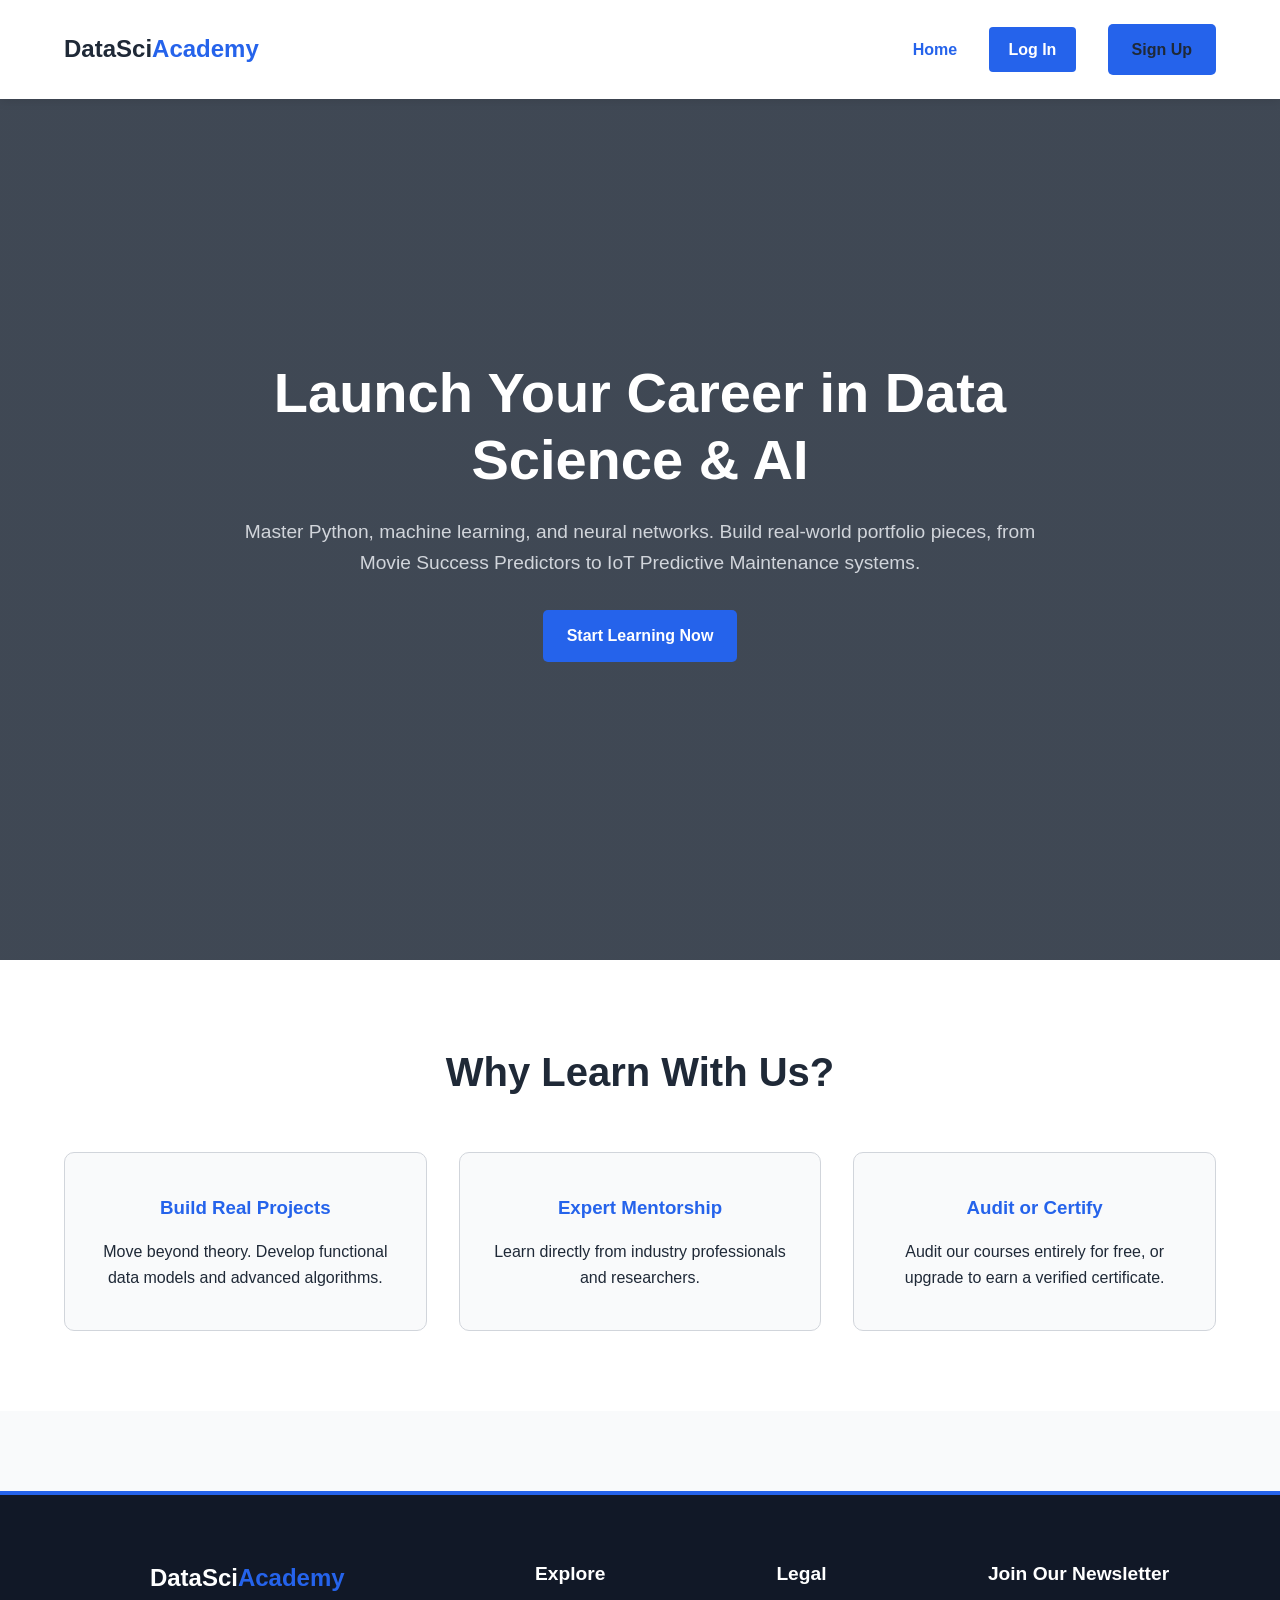
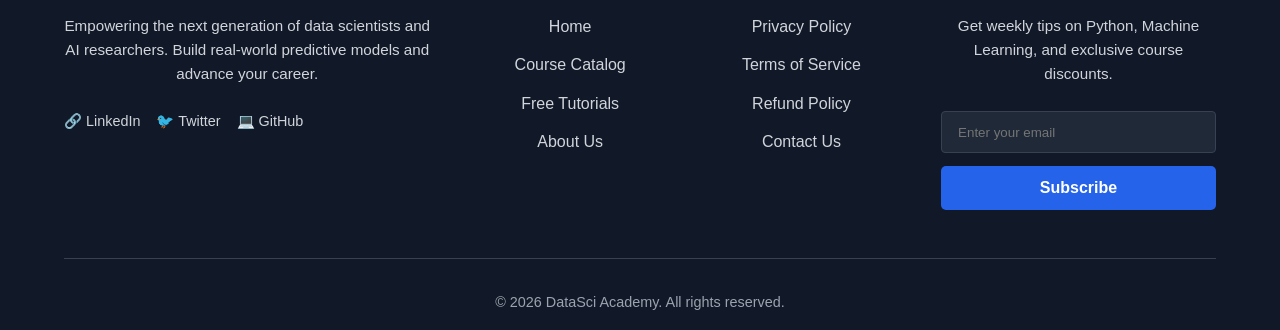
==== index.html @ ed1b585e "Digital Marketing Lab Project" ====
<!DOCTYPE html>
<html lang="en">

<head>
    <meta charset="UTF-8">
    <meta name="viewport" content="width=device-width, initial-scale=1.0">
    <title>DataSci Academy | Master AI & Data Science</title>
    <meta name="description" content="Accelerate your career with our comprehensive online courses.">

    <link rel="stylesheet" href="style.css">

    <script type="application/ld+json">
    {
      "@context": "https://schema.org",
      "@type": "Course",
      "name": "Movie Success Predictor Masterclass",
      "description": "Learn algorithmic thinking, divide and conquer models, and data preprocessing to build predictive machine learning models.",
      "provider": {
        "@type": "Organization",
        "name": "DataSci Academy",
        "sameAs": "https://www.yourdomain.com"
      },
      "aggregateRating": {
        "@type": "AggregateRating",
        "ratingValue": "4.8",
        "ratingCount": "124"
      }
    }
    </script>
</head>

<body>

    <nav class="navbar">
        <div class="logo">DataSci<span>Academy</span></div>
        <ul class="nav-links">
            <li><a href="index.html" class="active">Home</a></li>
            <li><a href="login.html" class="btn-nav">Log In</a></li>
            <li><a href="register.html" class="btn-primary">Sign Up</a></li>
        </ul>
    </nav>

    <main>
        <section class="hero">
            <div class="hero-content">
                <h1>Launch Your Career in Data Science & AI</h1>
                <p>Master Python, machine learning, and neural networks. Build real-world portfolio pieces, from Movie
                    Success Predictors to IoT Predictive Maintenance systems.</p>
                <a href="register.html" class="btn-primary">Start Learning Now</a>
            </div>
        </section>

        <section class="highlights">
            <h2>Why Learn With Us?</h2>
            <div class="card-container">
                <div class="card">
                    <h3>Build Real Projects</h3>
                    <p>Move beyond theory. Develop functional data models and advanced algorithms.</p>
                </div>
                <div class="card">
                    <h3>Expert Mentorship</h3>
                    <p>Learn directly from industry professionals and researchers.</p>
                </div>
                <div class="card">
                    <h3>Audit or Certify</h3>
                    <p>Audit our courses entirely for free, or upgrade to earn a verified certificate.</p>
                </div>
            </div>
        </section>
    </main>

    <footer class="site-footer">
        <div class="footer-container">

            <div class="footer-column brand-col">
                <div class="logo footer-logo">DataSci<span>Academy</span></div>
                <p>Empowering the next generation of data scientists and AI researchers. Build real-world predictive
                    models and advance your career.</p>
                <div class="social-links">
                    <a href="#">🔗 LinkedIn</a>
                    <a href="#">🐦 Twitter</a>
                    <a href="#">💻 GitHub</a>
                </div>
            </div>

            <div class="footer-column">
                <h3>Explore</h3>
                <ul>
                    <li><a href="index.html">Home</a></li>
                    <li><a href="dashboard.html">Course Catalog</a></li>
                    <li><a href="#">Free Tutorials</a></li>
                    <li><a href="about.html">About Us</a></li>
                </ul>
            </div>

            <div class="footer-column">
                <h3>Legal</h3>
                <ul>
                    <li><a href="#">Privacy Policy</a></li>
                    <li><a href="#">Terms of Service</a></li>
                    <li><a href="#">Refund Policy</a></li>
                    <li><a href="contact.html">Contact Us</a></li>
                </ul>
            </div>

            <div class="footer-column newsletter-col">
                <h3>Join Our Newsletter</h3>
                <p>Get weekly tips on Python, Machine Learning, and exclusive course discounts.</p>
                <form id="newsletter-form" class="newsletter-form">
                    <input type="email" id="newsletter-email" placeholder="Enter your email" required>
                    <button type="submit" class="btn-primary">Subscribe</button>
                </form>
                <p id="newsletter-message" class="hidden success-msg">Thanks for subscribing!</p>
            </div>

        </div>

        <div class="footer-bottom">
            <p>&copy; 2026 DataSci Academy. All rights reserved.</p>
        </div>
    </footer>

    <script>
        const newsletterForm = document.getElementById('newsletter-form');
        if (newsletterForm) {
            newsletterForm.addEventListener('submit', (e) => {
                e.preventDefault();
                document.getElementById('newsletter-message').classList.remove('hidden');
                newsletterForm.reset();
                setTimeout(() => {
                    document.getElementById('newsletter-message').classList.add('hidden');
                }, 3000);
            });
        }
    </script>
</body>

</html>
---- style.css ----
/* ==========================================================================
   Base Styles & Variables
   ========================================================================== */
:root {
    --primary-color: #2563eb;
    --secondary-color: #1e40af;
    --text-dark: #1f2937;
    --text-light: #f3f4f6;
    --bg-light: #ffffff;
    --bg-gray: #f9fafb;
    --border-color: #d1d5db;
}

* {
    margin: 0;
    padding: 0;
    box-sizing: border-box;
    font-family: 'Inter', sans-serif;
}

body {
    color: var(--text-dark);
    line-height: 1.6;
    background-color: var(--bg-gray);
}

/* ==========================================================================
   Navigation
   ========================================================================== */
.navbar {
    display: flex;
    justify-content: space-between;
    align-items: center;
    padding: 1.5rem 5%;
    background: var(--bg-light);
    position: fixed;
    width: 100%;
    top: 0;
    z-index: 1000;
    box-shadow: 0 2px 10px rgba(0, 0, 0, 0.1);
}

.logo {
    font-size: 1.5rem;
    font-weight: 800;
}

.logo span {
    color: var(--primary-color);
}

.nav-links {
    list-style: none;
    display: flex;
    gap: 2rem;
    align-items: center;
}

.nav-links a {
    text-decoration: none;
    color: var(--text-dark);
    font-weight: 600;
    transition: color 0.3s;
}

.nav-links a:hover,
.nav-links a.active {
    color: var(--primary-color);
}

/* ==========================================================================
   Buttons
   ========================================================================== */
.btn-primary,
.btn-secondary,
.btn-nav {
    padding: 0.8rem 1.5rem;
    border-radius: 5px;
    border: none;
    cursor: pointer;
    font-weight: 600;
    transition: transform 0.2s, background 0.3s, box-shadow 0.2s;
    text-decoration: none;
    display: inline-block;
    text-align: center;
}

.btn-primary {
    background: var(--primary-color);
    color: white;
    font-size: 1rem;
}

.btn-primary:hover {
    background: var(--secondary-color);
    transform: translateY(-2px);
    box-shadow: 0 4px 12px rgba(37, 99, 235, 0.2);
}

.btn-secondary {
    background: transparent;
    border: 2px solid var(--primary-color);
    color: var(--primary-color);
}

.btn-secondary:hover {
    background: var(--primary-color);
    color: white;
}

.btn-nav {
    background: var(--primary-color);
    color: white !important;
    padding: 0.6rem 1.2rem;
    border-radius: 4px;
}

.btn-nav:hover {
    background: var(--secondary-color);
    color: white !important;
}

/* ==========================================================================
   Homepage (index.html) Styles
   ========================================================================== */
.hero {
    height: 100vh;
    display: flex;
    align-items: center;
    justify-content: center;
    text-align: center;
    /* Using a generic placeholder image for the hero background */
    background: linear-gradient(rgba(31, 41, 55, 0.85), rgba(31, 41, 55, 0.85)), url('https://images.unsplash.com/photo-1550751827-4bd374c3f58b?auto=format&fit=crop&w=1920&q=80') center/cover;
    color: white;
    padding: 0 20px;
    margin-top: 60px;
    /* Offset for fixed navbar */
}

.hero-content {
    max-width: 800px;
}

.hero h1 {
    font-size: 3.5rem;
    margin-bottom: 1.5rem;
    line-height: 1.2;
}

.hero p {
    font-size: 1.2rem;
    margin-bottom: 2rem;
    color: #d1d5db;
}

.highlights {
    padding: 5rem 5%;
    background: var(--bg-light);
    text-align: center;
}

.highlights h2 {
    font-size: 2.5rem;
    margin-bottom: 3rem;
    color: var(--text-dark);
}

.card-container,
.feature-grid {
    display: grid;
    grid-template-columns: repeat(auto-fit, minmax(300px, 1fr));
    gap: 2rem;
}

.card,
.feature-card {
    background: var(--bg-gray);
    padding: 2.5rem 2rem;
    border-radius: 10px;
    border: 1px solid var(--border-color);
    transition: transform 0.3s, box-shadow 0.3s;
}

.card:hover,
.feature-card:hover {
    transform: translateY(-5px);
    box-shadow: 0 10px 20px rgba(0, 0, 0, 0.05);
}

.card h3,
.feature-card h3 {
    margin-bottom: 1rem;
    color: var(--primary-color);
}

/* ==========================================================================
   Authentication Pages (register.html & login.html)
   ========================================================================== */
.auth-bg {
    background: linear-gradient(135deg, var(--bg-gray) 0%, #e2e8f0 100%);
    display: flex;
    justify-content: center;
    align-items: center;
    min-height: 100vh;
    margin: 0;
}

.auth-container {
    width: 100%;
    max-width: 450px;
    padding: 20px;
}

.auth-card {
    background: var(--bg-light);
    padding: 3rem 2.5rem;
    border-radius: 12px;
    box-shadow: 0 10px 25px rgba(0, 0, 0, 0.08);
    text-align: center;
}

.auth-card h2 {
    color: var(--text-dark);
    margin-bottom: 0.5rem;
    font-size: 1.8rem;
}

.auth-card p {
    color: #6b7280;
    margin-bottom: 2rem;
    font-size: 0.95rem;
}

.input-group {
    margin-bottom: 1.5rem;
    text-align: left;
}

.input-group label {
    display: block;
    margin-bottom: 0.5rem;
    font-weight: 600;
    font-size: 0.9rem;
    color: var(--text-dark);
}

.input-group input {
    width: 100%;
    padding: 0.85rem;
    border: 1px solid var(--border-color);
    border-radius: 6px;
    font-size: 1rem;
    transition: border-color 0.3s, box-shadow 0.3s;
}

.input-group input:focus {
    border-color: var(--primary-color);
    outline: none;
    box-shadow: 0 0 0 3px rgba(37, 99, 235, 0.1);
}

.auth-btn {
    width: 100%;
    margin-top: 1rem;
    padding: 1rem;
    font-size: 1.1rem;
}

.auth-switch {
    margin-top: 1.5rem;
    margin-bottom: 0 !important;
}

.auth-switch a {
    color: var(--primary-color);
    text-decoration: none;
    font-weight: 600;
    transition: color 0.2s;
}

.auth-switch a:hover {
    color: var(--secondary-color);
    text-decoration: underline;
}

/* ==========================================================================
   Footer
   ========================================================================== */
footer {
    text-align: center;
    padding: 2rem;
    background: var(--text-dark);
    color: var(--text-light);
    margin-top: auto;
}

/* ==========================================================================
   Dashboard Layout & Navbar
   ========================================================================== */
.dashboard-bg {
    background-color: var(--bg-gray);
}

.dashboard-nav {
    /* Override standard nav to fit search bar */
    display: grid;
    grid-template-columns: 1fr auto 1fr;
    align-items: center;
}

.search-container {
    display: flex;
    align-items: center;
    background: var(--bg-gray);
    border: 1px solid var(--border-color);
    border-radius: 20px;
    padding: 0.2rem 1rem;
    width: 400px;
}

.search-container input {
    border: none;
    background: transparent;
    padding: 0.5rem;
    width: 100%;
    outline: none;
    font-size: 0.9rem;
}

.search-container button {
    background: transparent;
    border: none;
    cursor: pointer;
    font-size: 1.2rem;
}

.dashboard-nav .nav-links {
    justify-content: flex-end;
}

.greeting-text {
    font-weight: 600;
    color: var(--text-dark);
}

.nav-btn {
    padding: 0.4rem 1rem;
    font-size: 0.9rem;
}

.dashboard-main {
    padding: 100px 5% 50px 5%;
    /* Top padding accounts for fixed navbar */
    max-width: 1400px;
    margin: 0 auto;
}

/* ==========================================================================
   Category Chips
   ========================================================================== */
.categories-section {
    margin-bottom: 3rem;
}

.categories-section h2 {
    margin-bottom: 1rem;
    font-size: 1.5rem;
}

.category-chips {
    display: flex;
    gap: 1rem;
    flex-wrap: wrap;
}

.chip {
    padding: 0.5rem 1.2rem;
    border-radius: 20px;
    border: 1px solid var(--border-color);
    background: var(--bg-light);
    color: var(--text-dark);
    cursor: pointer;
    font-weight: 500;
    transition: all 0.2s;
}

.chip:hover {
    border-color: var(--primary-color);
}

.chip.active {
    background: var(--primary-color);
    color: white;
    border-color: var(--primary-color);
}

/* ==========================================================================
   Course Cards
   ========================================================================== */
.courses-section h2 {
    margin-bottom: 1.5rem;
    font-size: 1.5rem;
}

.course-grid {
    display: grid;
    grid-template-columns: repeat(auto-fill, minmax(280px, 1fr));
    gap: 2rem;
}

.course-card {
    background: var(--bg-light);
    border-radius: 12px;
    overflow: hidden;
    box-shadow: 0 4px 6px rgba(0, 0, 0, 0.05);
    transition: transform 0.3s, box-shadow 0.3s;
    cursor: pointer;
    border: 1px solid var(--border-color);
    display: flex;
    flex-direction: column;
}

.course-card:hover {
    transform: translateY(-5px);
    box-shadow: 0 12px 20px rgba(0, 0, 0, 0.1);
}

.course-image {
    width: 100%;
    height: 160px;
    object-fit: cover;
}

.course-info {
    padding: 1.5rem;
    display: flex;
    flex-direction: column;
    flex-grow: 1;
}

.course-category {
    font-size: 0.8rem;
    text-transform: uppercase;
    color: var(--primary-color);
    font-weight: 800;
    letter-spacing: 0.5px;
    margin-bottom: 0.5rem;
}

.course-title {
    font-size: 1.1rem;
    color: var(--text-dark);
    margin-bottom: 0.5rem;
    line-height: 1.4;
}

.course-instructor {
    font-size: 0.9rem;
    color: #6b7280;
    margin-bottom: 1rem;
    flex-grow: 1;
}

.course-meta {
    display: flex;
    justify-content: space-between;
    align-items: center;
    border-top: 1px solid var(--border-color);
    padding-top: 1rem;
    margin-top: auto;
}

.course-rating {
    font-weight: 600;
    color: #f59e0b;
    /* Amber color for star */
}

.course-price {
    font-weight: 800;
    font-size: 1.1rem;
    color: var(--text-dark);
}

.hidden {
    display: none;
}

/* ==========================================================================
   Course Details Page
   ========================================================================== */
.course-detail-main {
    padding: 100px 5% 50px 5%;
    max-width: 1200px;
    margin: 0 auto;
}

.back-link {
    display: inline-block;
    margin-bottom: 2rem;
    color: var(--primary-color);
    text-decoration: none;
    font-weight: 600;
}

.back-link:hover {
    text-decoration: underline;
}

.detail-container {
    display: grid;
    grid-template-columns: 2fr 1fr;
    gap: 3rem;
}

/* Left Column */
.detail-title {
    font-size: 2.5rem;
    margin-bottom: 0.5rem;
    line-height: 1.2;
}

.detail-instructor {
    font-size: 1.1rem;
    color: #6b7280;
    margin-bottom: 2rem;
}

.detail-hero-img {
    width: 100%;
    height: 400px;
    object-fit: cover;
    border-radius: 12px;
    margin-bottom: 2rem;
    box-shadow: 0 4px 10px rgba(0, 0, 0, 0.1);
}

.course-description,
.course-syllabus {
    margin-bottom: 2rem;
    background: var(--bg-light);
    padding: 2rem;
    border-radius: 12px;
    border: 1px solid var(--border-color);
}

.course-description h2,
.course-syllabus h2 {
    margin-bottom: 1rem;
    color: var(--text-dark);
}

.course-syllabus ul {
    list-style-position: inside;
    color: #4b5563;
}

.course-syllabus li {
    margin-bottom: 0.5rem;
}

/* Right Column (Pricing Card) */
.pricing-card {
    background: var(--bg-light);
    border: 1px solid var(--border-color);
    border-radius: 12px;
    padding: 2rem;
    height: fit-content;
    position: sticky;
    top: 100px;
    /* Stays on screen as you scroll */
    box-shadow: 0 10px 25px rgba(0, 0, 0, 0.05);
}

.price-header {
    text-align: center;
    margin-bottom: 2rem;
}

.price-amount {
    font-size: 2.5rem;
    font-weight: 800;
    color: var(--text-dark);
    margin-top: 0.5rem;
}

.enrollment-options .option {
    margin-bottom: 1.5rem;
}

.enrollment-options h3 {
    font-size: 1.1rem;
    margin-bottom: 0.5rem;
}

.enrollment-options p {
    font-size: 0.9rem;
    color: #6b7280;
    margin-bottom: 1rem;
}

.full-width {
    width: 100%;
    padding: 1rem;
}

.divider {
    border: 0;
    height: 1px;
    background: var(--border-color);
    margin: 1.5rem 0;
}

/* Responsive for smaller screens */
@media (max-width: 900px) {
    .detail-container {
        grid-template-columns: 1fr;
    }

    .pricing-card {
        position: static;
    }
}

/* ==========================================================================
   My Courses Page
   ========================================================================== */
.my-courses-main {
    padding: 100px 5% 50px 5%;
    max-width: 1400px;
    margin: 0 auto;
    min-height: calc(100vh - 100px);
}

.page-header {
    margin-bottom: 3rem;
    border-bottom: 2px solid var(--border-color);
    padding-bottom: 1rem;
}

.page-header h1 {
    font-size: 2.5rem;
    color: var(--text-dark);
}

.page-header p {
    color: #6b7280;
    font-size: 1.1rem;
}

/* My Course Cards */
.my-course-card {
    background: var(--bg-light);
    border-radius: 12px;
    overflow: hidden;
    box-shadow: 0 4px 6px rgba(0, 0, 0, 0.05);
    border: 1px solid var(--border-color);
    display: flex;
    flex-direction: column;
}

.my-course-image {
    width: 100%;
    height: 180px;
    object-fit: cover;
}

.my-course-info {
    padding: 1.5rem;
    display: flex;
    flex-direction: column;
    flex-grow: 1;
}

.track-badge {
    display: inline-block;
    padding: 0.3rem 0.8rem;
    border-radius: 20px;
    font-size: 0.8rem;
    font-weight: 800;
    margin-bottom: 1rem;
    width: fit-content;
}

.track-badge.certified {
    background-color: #fef3c7;
    color: #d97706;
    /* Gold/Amber */
}

.track-badge.audit {
    background-color: #e5e7eb;
    color: #4b5563;
    /* Gray */
}

.my-course-title {
    font-size: 1.2rem;
    color: var(--text-dark);
    margin-bottom: 0.5rem;
    line-height: 1.3;
}

.my-course-instructor {
    font-size: 0.9rem;
    color: #6b7280;
    margin-bottom: 1.5rem;
}

/* Progress Bar */
.progress-container {
    width: 100%;
    height: 8px;
    background-color: #e5e7eb;
    border-radius: 4px;
    margin-bottom: 0.5rem;
    overflow: hidden;
}

.progress-bar {
    height: 100%;
    background-color: #10b981;
    /* Emerald green */
    border-radius: 4px;
    transition: width 0.3s;
}

.progress-text {
    font-size: 0.85rem;
    color: #6b7280;
    font-weight: 600;
    margin-bottom: 1.5rem;
}

.start-course-btn {
    margin-top: auto;
    width: 100%;
}

/* Empty State */
.empty-state {
    text-align: center;
    padding: 4rem 2rem;
    background: var(--bg-light);
    border-radius: 12px;
    border: 1px dashed var(--border-color);
}

.empty-icon {
    font-size: 4rem;
    margin-bottom: 1rem;
}

.empty-state h2 {
    margin-bottom: 0.5rem;
    color: var(--text-dark);
}

.empty-state p {
    color: #6b7280;
    margin-bottom: 2rem;
}

/* ==========================================================================
   Course Player Page
   ========================================================================== */
.player-bg {
    background-color: #111827;
    /* Dark background for the player */
    color: var(--text-light);
}

.player-nav {
    background: #1f2937;
    border-bottom: 1px solid #374151;
    box-shadow: none;
}

.player-nav .nav-link {
    color: var(--text-light);
}

.player-nav .nav-link:hover {
    color: var(--primary-color);
}

.player-main {
    padding: 90px 2% 20px 2%;
    max-width: 1600px;
    margin: 0 auto;
    height: 100vh;
}

.player-layout {
    display: grid;
    grid-template-columns: 3fr 1fr;
    gap: 2rem;
    height: 100%;
}

/* Video Section */
.video-section {
    display: flex;
    flex-direction: column;
}

.video-container {
    width: 100%;
    aspect-ratio: 16 / 9;
    /* Perfect wide-screen ratio */
    background: #000;
    border-radius: 8px;
    overflow: hidden;
    margin-bottom: 1.5rem;
    box-shadow: 0 10px 30px rgba(0, 0, 0, 0.5);
}

.video-details h1 {
    font-size: 1.8rem;
    margin-bottom: 0.5rem;
    line-height: 1.2;
}

.instructor-text {
    color: #9ca3af;
    font-size: 1rem;
    margin-bottom: 1.5rem;
}

/* Playlist Section */
.playlist-section {
    background: #1f2937;
    border-radius: 8px;
    padding: 1.5rem;
    border: 1px solid #374151;
    display: flex;
    flex-direction: column;
    height: calc(100vh - 120px);
    /* Fits screen height */
}

.playlist-section h2 {
    font-size: 1.2rem;
    margin-bottom: 1rem;
    padding-bottom: 1rem;
    border-bottom: 1px solid #374151;
}

.progress-header {
    margin-bottom: 1.5rem;
    font-size: 0.9rem;
    color: #10b981;
    font-weight: 600;
}

.module-list {
    list-style: none;
    overflow-y: auto;
    /* Allows scrolling if playlist gets long */
}

.module-item {
    display: flex;
    align-items: flex-start;
    padding: 1rem;
    background: #374151;
    border-radius: 6px;
    margin-bottom: 0.8rem;
    cursor: pointer;
    transition: background 0.2s;
}

.module-item:hover {
    background: #4b5563;
}

.module-item.active {
    border-left: 4px solid var(--primary-color);
    background: #1e3a8a;
    /* Dark blue tint */
}

.play-icon {
    margin-right: 1rem;
    font-size: 1.2rem;
    color: #9ca3af;
}

.module-item.active .play-icon {
    color: var(--primary-color);
}

.module-item h4 {
    font-size: 0.95rem;
    margin-bottom: 0.2rem;
}

.module-item p {
    font-size: 0.8rem;
    color: #9ca3af;
}

/* Responsive Player Layout */
@media (max-width: 1024px) {
    .player-layout {
        grid-template-columns: 1fr;
        /* Stacks player on top of playlist */
    }

    .playlist-section {
        height: auto;
    }
}

/* ==========================================================================
   Mega Footer & Newsletter
   ========================================================================== */
.site-footer {
    background-color: #111827;
    /* Dark theme to match the player */
    color: #d1d5db;
    padding: 4rem 5% 1rem 5%;
    margin-top: 5rem;
    border-top: 4px solid var(--primary-color);
}

.footer-container {
    display: grid;
    grid-template-columns: 2fr 1fr 1fr 1.5fr;
    gap: 3rem;
    max-width: 1400px;
    margin: 0 auto;
    margin-bottom: 3rem;
}

.footer-column h3 {
    color: #ffffff;
    font-size: 1.2rem;
    margin-bottom: 1.5rem;
    font-weight: 600;
}

.footer-column p {
    font-size: 0.95rem;
    line-height: 1.6;
    margin-bottom: 1.5rem;
}

.footer-logo {
    margin-bottom: 1rem;
    color: white;
}

/* Footer Links */
.footer-column ul {
    list-style: none;
}

.footer-column ul li {
    margin-bottom: 0.8rem;
}

.footer-column ul a {
    color: #d1d5db;
    text-decoration: none;
    transition: color 0.3s, padding-left 0.3s;
}

.footer-column ul a:hover {
    color: var(--primary-color);
    padding-left: 5px;
    /* Slight indent on hover for interactivity */
}

/* Social Links */
.social-links {
    display: flex;
    gap: 1rem;
}

.social-links a {
    color: #d1d5db;
    text-decoration: none;
    font-size: 0.9rem;
}

.social-links a:hover {
    color: var(--primary-color);
}

/* Newsletter Form */
.newsletter-form {
    display: flex;
    flex-direction: column;
    gap: 0.8rem;
}

.newsletter-form input {
    padding: 0.8rem 1rem;
    border-radius: 4px;
    border: 1px solid #374151;
    background: #1f2937;
    color: white;
    outline: none;
}

.newsletter-form input:focus {
    border-color: var(--primary-color);
}

.success-msg {
    color: #10b981;
    font-size: 0.9rem;
    margin-top: 0.5rem;
}

.footer-bottom {
    text-align: center;
    padding-top: 2rem;
    border-top: 1px solid #374151;
    font-size: 0.9rem;
    color: #9ca3af;
}

/* Responsive Footer */
@media (max-width: 1024px) {
    .footer-container {
        grid-template-columns: 1fr 1fr;
        /* 2 columns on tablets */
    }
}

@media (max-width: 768px) {
    .footer-container {
        grid-template-columns: 1fr;
        /* 1 column on phones */
    }
}

/* ==========================================================================
   Blog Directory & Article Pages
   ========================================================================== */

/* Blog Directory Layout */
.blog-directory {
    padding: 120px 5% 50px 5%;
    max-width: 1200px;
    margin: 0 auto;
}

.blog-grid {
    display: grid;
    grid-template-columns: repeat(auto-fit, minmax(320px, 1fr));
    gap: 2.5rem;
    margin-top: 3rem;
}

.blog-card {
    background: var(--bg-light);
    border: 1px solid var(--border-color);
    border-radius: 8px;
    padding: 2rem;
    transition: transform 0.2s, box-shadow 0.2s;
}

.blog-card:hover {
    transform: translateY(-4px);
    box-shadow: 0 12px 24px rgba(0, 0, 0, 0.06);
}

.blog-category {
    color: var(--primary-color);
    font-weight: 700;
    font-size: 0.85rem;
    text-transform: uppercase;
    letter-spacing: 0.5px;
    margin-bottom: 0.8rem;
    display: inline-block;
}

.blog-card h2 {
    font-size: 1.4rem;
    margin-bottom: 1rem;
    line-height: 1.3;
}

.blog-card h2 a {
    color: var(--text-dark);
    text-decoration: none;
}

.blog-card h2 a:hover {
    color: var(--primary-color);
}

.blog-excerpt {
    color: #4b5563;
    margin-bottom: 1.5rem;
    font-size: 0.95rem;
}

.read-more {
    color: var(--primary-color);
    font-weight: 600;
    text-decoration: none;
}

/* Single Article Layout */
.article-main {
    padding: 120px 20px 50px 20px;
    background-color: var(--bg-light);
}

.post-content {
    max-width: 800px;
    /* Crucial for reading comfort */
    margin: 0 auto;
}

.post-header {
    text-align: center;
    margin-bottom: 3rem;
}

.post-header h1 {
    font-size: 2.8rem;
    line-height: 1.2;
    margin: 1rem 0;
    color: var(--text-dark);
}

.post-meta {
    color: #6b7280;
    font-size: 0.95rem;
}

.post-hero-image {
    width: 100%;
    height: 450px;
    object-fit: cover;
    border-radius: 12px;
    margin-bottom: 3rem;
}

.post-body h2 {
    font-size: 1.8rem;
    margin: 2.5rem 0 1rem 0;
    color: var(--text-dark);
}

.post-body p {
    font-size: 1.1rem;
    line-height: 1.8;
    color: #374151;
    margin-bottom: 1.5rem;
}

.post-body pre {
    background: #111827;
    color: #f3f4f6;
    padding: 1.5rem;
    border-radius: 8px;
    overflow-x: auto;
    margin: 2rem 0;
    font-size: 0.95rem;
}

/* In-Article Call to Action */
.in-article-cta {
    background: var(--bg-gray);
    border-left: 4px solid var(--primary-color);
    padding: 2rem;
    margin: 3rem 0;
    border-radius: 0 8px 8px 0;
}

.in-article-cta h3 {
    margin-bottom: 0.5rem;
    color: var(--text-dark);
}

.in-article-cta p {
    margin-bottom: 1.5rem;
    font-size: 1rem;
}
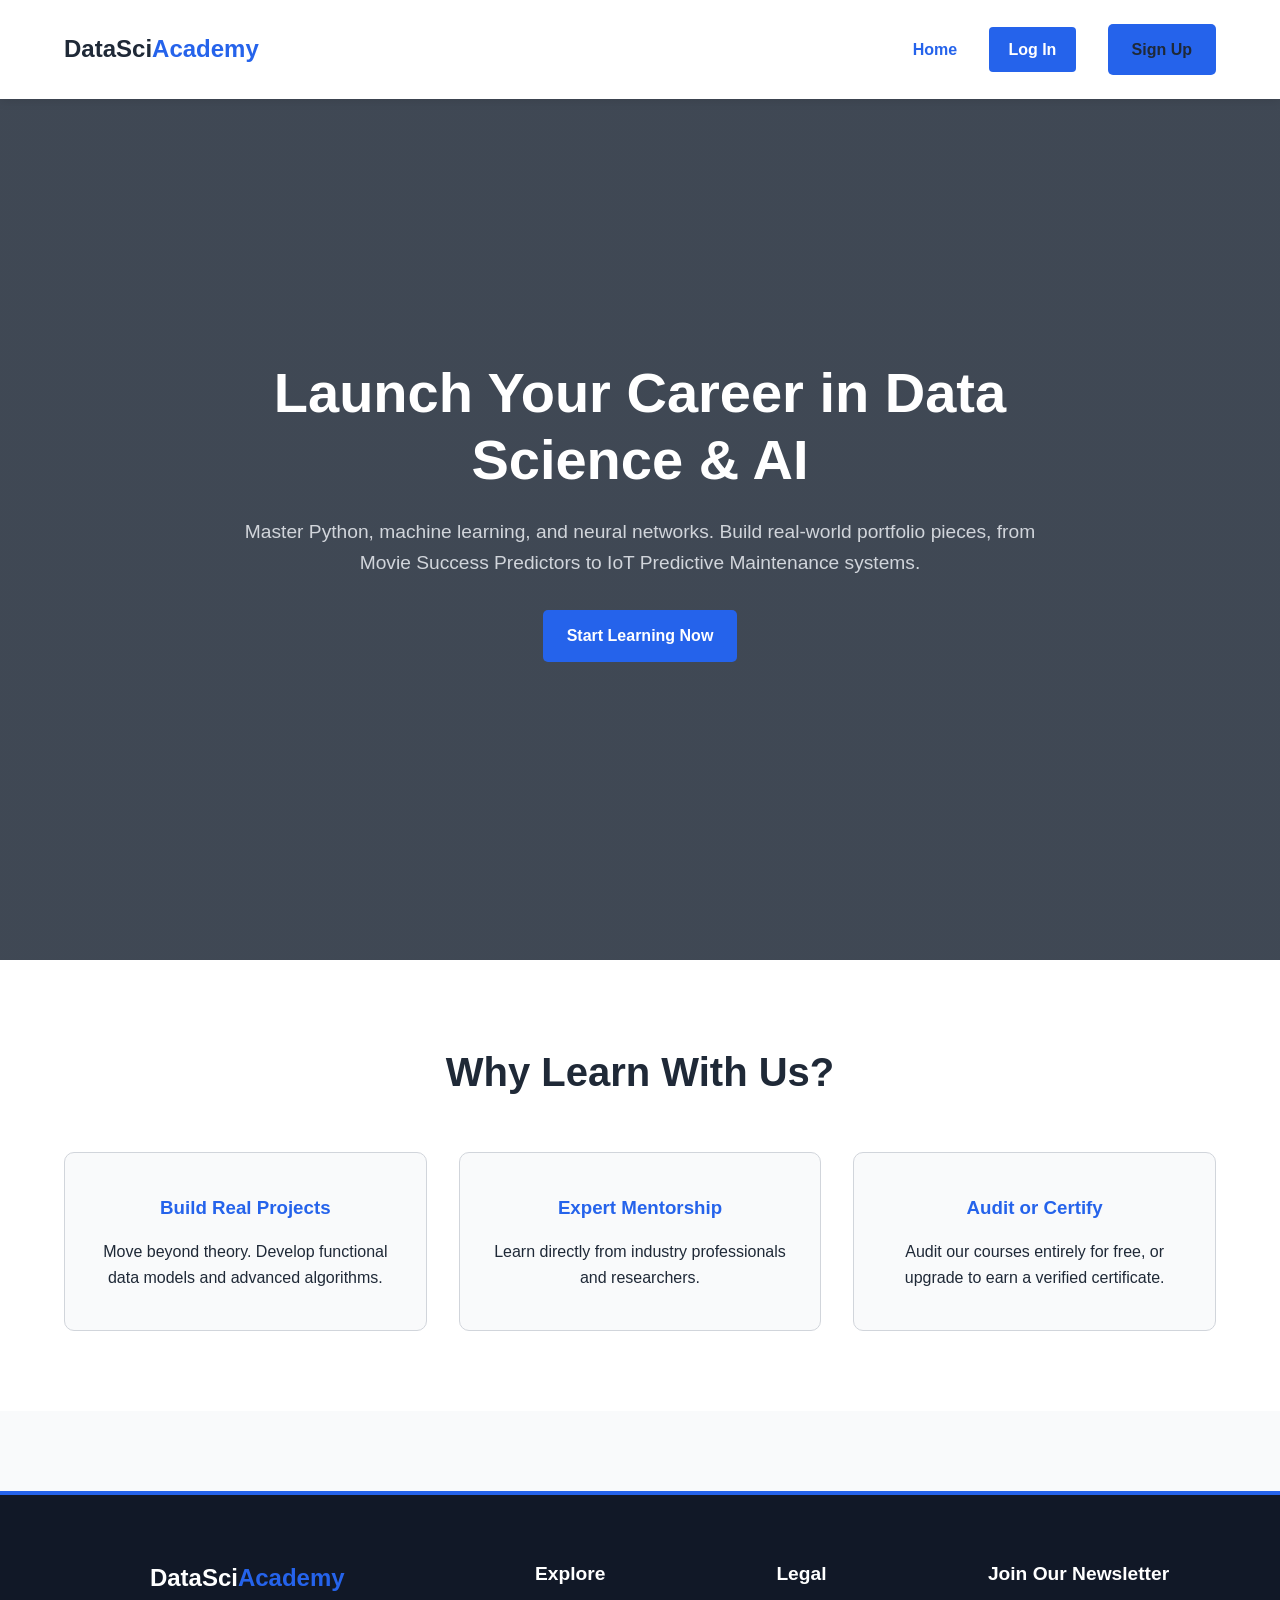
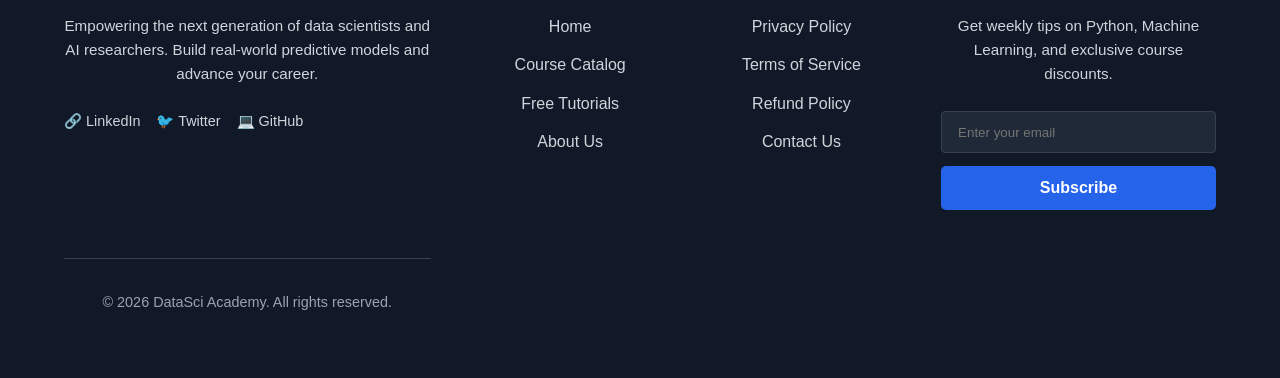
==== commit 861df6e6: "Google Analytics Tracker Added..." ====
--- a/index.html
+++ b/index.html
@@ -26,6 +26,14 @@
         "ratingCount": "124"
       }
     }
+    </script>
+    <script async src="https://www.googletagmanager.com/gtag/js?id=G-C3T1CXGMNX"></script>
+    <script>
+        window.dataLayer = window.dataLayer || [];
+        function gtag() { dataLayer.push(arguments); }
+        gtag('js', new Date());
+
+        gtag('config', 'G-C3T1CXGMNX');
     </script>
 </head>
 
@@ -106,18 +114,27 @@
             <div class="footer-column newsletter-col">
                 <h3>Join Our Newsletter</h3>
                 <p>Get weekly tips on Python, Machine Learning, and exclusive course discounts.</p>
-                <form id="newsletter-form" class="newsletter-form">
-                    <input type="email" id="newsletter-email" placeholder="Enter your email" required>
-                    <button type="submit" class="btn-primary">Subscribe</button>
+
+                <form action="https://yourdomain.usX.list-manage.com/subscribe/post?u=YOUR_U_ID&amp;id=YOUR_LIST_ID"
+                    method="post" id="mc-embedded-subscribe-form" name="mc-embedded-subscribe-form"
+                    class="newsletter-form" target="_blank" novalidate>
+
+                    <input type="email" value="" name="EMAIL" class="email" id="mce-EMAIL"
+                        placeholder="Enter your email" required>
+
+                    <div style="position: absolute; left: -5000px;" aria-hidden="true">
+                        <input type="text" name="b_YOUR_U_ID_YOUR_LIST_ID" tabindex="-1" value="">
+                    </div>
+
+                    <button type="submit" name="subscribe" id="mc-embedded-subscribe"
+                        class="btn-primary">Subscribe</button>
                 </form>
-                <p id="newsletter-message" class="hidden success-msg">Thanks for subscribing!</p>
             </div>
+            <p id="newsletter-message" class="hidden success-msg">Thanks for subscribing!</p>
 
-        </div>
-
-        <div class="footer-bottom">
-            <p>&copy; 2026 DataSci Academy. All rights reserved.</p>
-        </div>
+            <div class="footer-bottom">
+                <p>&copy; 2026 DataSci Academy. All rights reserved.</p>
+            </div>
     </footer>
 
     <script>
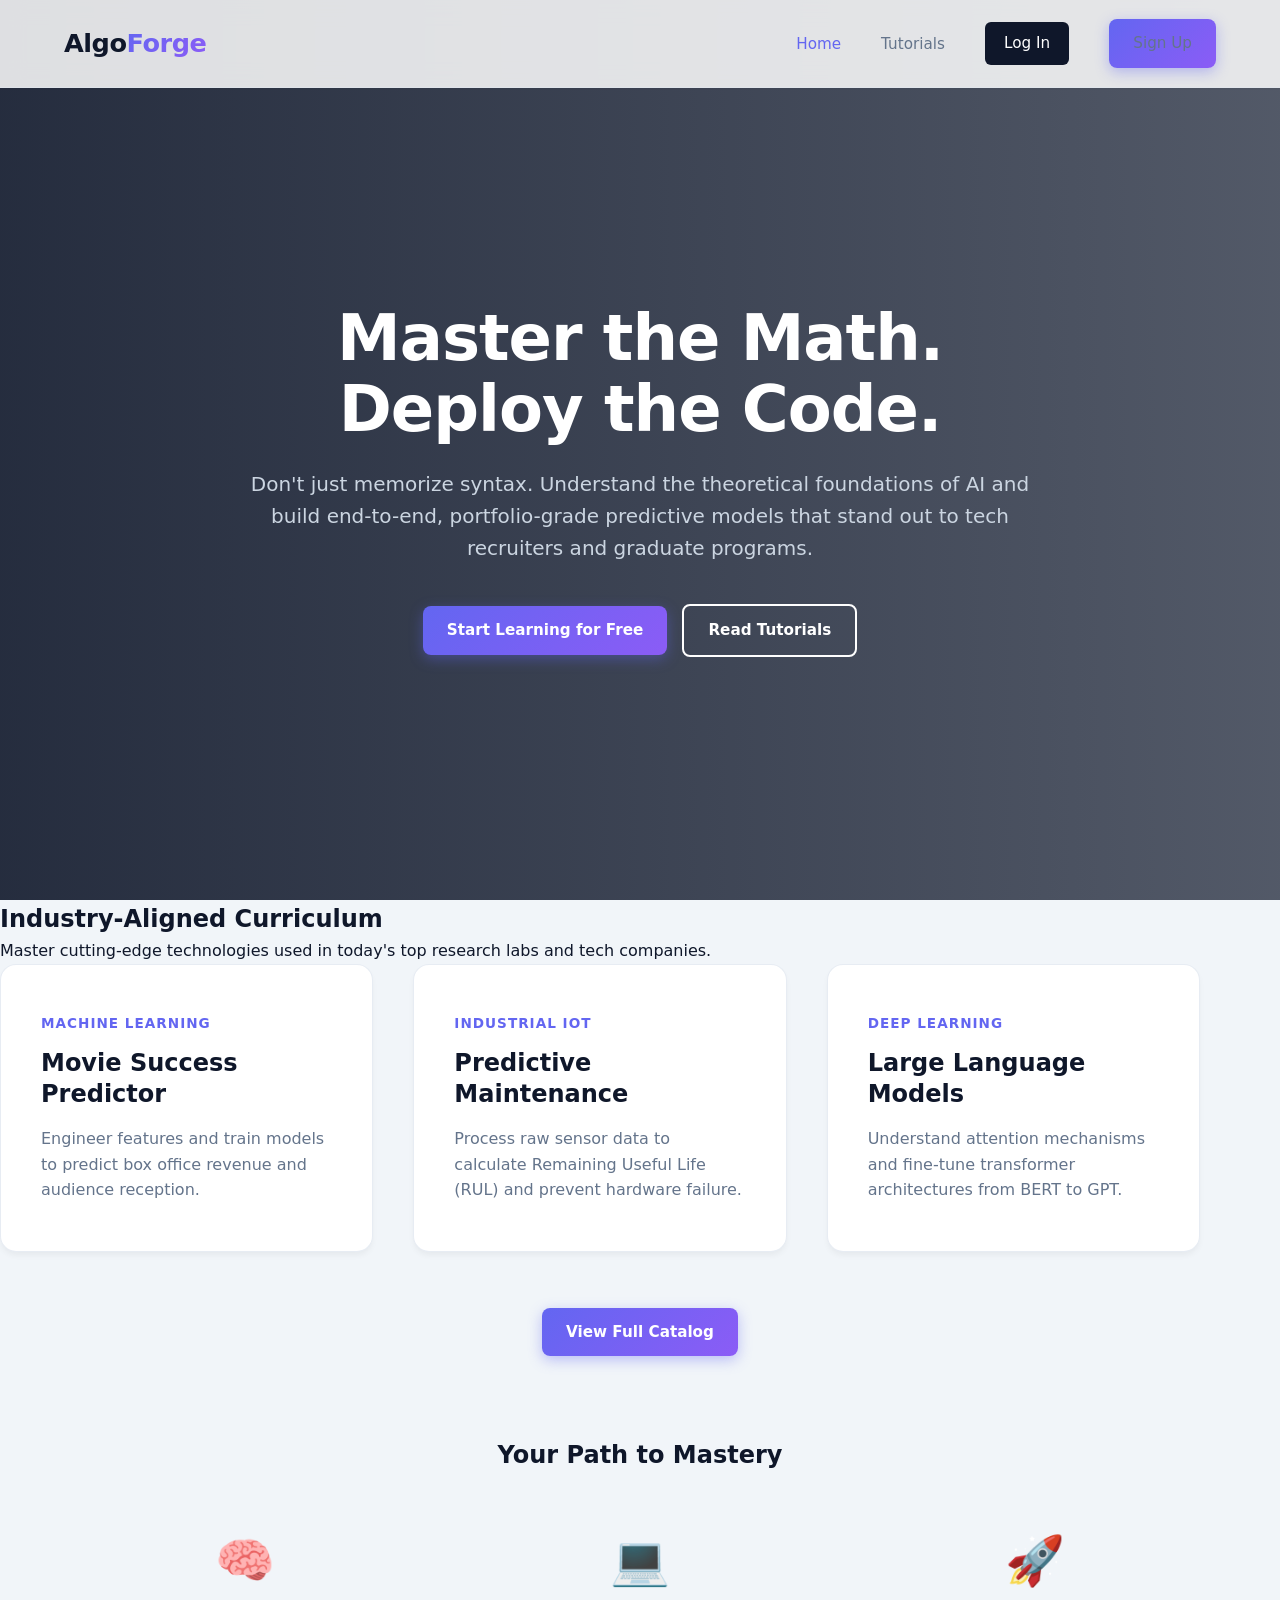
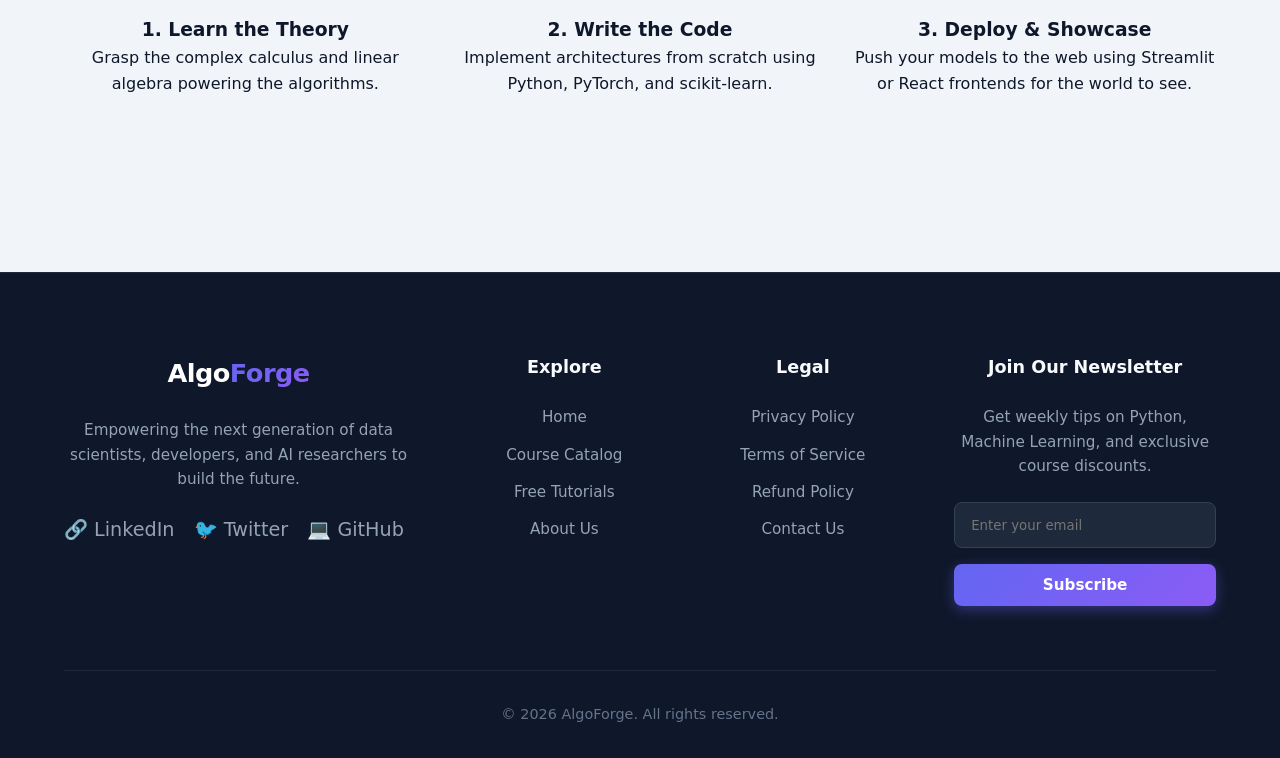
==== commit 32cf4775: "Digital Marketing Phase: Added Robot Crawlers and started implementing Technical SEO" ====
--- a/index.html
+++ b/index.html
@@ -4,35 +4,16 @@
 <head>
     <meta charset="UTF-8">
     <meta name="viewport" content="width=device-width, initial-scale=1.0">
-    <title>DataSci Academy | Master AI & Data Science</title>
-    <meta name="description" content="Accelerate your career with our comprehensive online courses.">
-
+    <title>AlgoForge | Master Advanced AI & Data Science</title>
+    <meta name="description"
+        content="Go beyond the basics. Build and deploy portfolio-grade machine learning models, from IoT predictive maintenance to LLMs.">
     <link rel="stylesheet" href="style.css">
 
-    <script type="application/ld+json">
-    {
-      "@context": "https://schema.org",
-      "@type": "Course",
-      "name": "Movie Success Predictor Masterclass",
-      "description": "Learn algorithmic thinking, divide and conquer models, and data preprocessing to build predictive machine learning models.",
-      "provider": {
-        "@type": "Organization",
-        "name": "DataSci Academy",
-        "sameAs": "https://www.yourdomain.com"
-      },
-      "aggregateRating": {
-        "@type": "AggregateRating",
-        "ratingValue": "4.8",
-        "ratingCount": "124"
-      }
-    }
-    </script>
     <script async src="https://www.googletagmanager.com/gtag/js?id=G-C3T1CXGMNX"></script>
     <script>
         window.dataLayer = window.dataLayer || [];
         function gtag() { dataLayer.push(arguments); }
         gtag('js', new Date());
-
         gtag('config', 'G-C3T1CXGMNX');
     </script>
 </head>
@@ -40,9 +21,10 @@
 <body>
 
     <nav class="navbar">
-        <div class="logo">DataSci<span>Academy</span></div>
+        <div class="logo">Algo<span>Forge</span></div>
         <ul class="nav-links">
             <li><a href="index.html" class="active">Home</a></li>
+            <li><a href="blog.html">Tutorials</a></li>
             <li><a href="login.html" class="btn-nav">Log In</a></li>
             <li><a href="register.html" class="btn-primary">Sign Up</a></li>
         </ul>
@@ -51,27 +33,65 @@
     <main>
         <section class="hero">
             <div class="hero-content">
-                <h1>Launch Your Career in Data Science & AI</h1>
-                <p>Master Python, machine learning, and neural networks. Build real-world portfolio pieces, from Movie
-                    Success Predictors to IoT Predictive Maintenance systems.</p>
-                <a href="register.html" class="btn-primary">Start Learning Now</a>
+                <h1>Master the Math. Deploy the Code.</h1>
+                <p>Don't just memorize syntax. Understand the theoretical foundations of AI and build end-to-end,
+                    portfolio-grade predictive models that stand out to tech recruiters and graduate programs.</p>
+                <div class="hero-buttons">
+                    <a href="register.html" class="btn-primary">Start Learning for Free</a>
+                    <a href="blog.html" class="btn-secondary"
+                        style="margin-left: 10px; color: white; border-color: white;">Read Tutorials</a>
+                </div>
             </div>
         </section>
 
-        <section class="highlights">
-            <h2>Why Learn With Us?</h2>
+        <section class="featured-preview">
+            <div class="section-header">
+                <h2>Industry-Aligned Curriculum</h2>
+                <p>Master cutting-edge technologies used in today's top research labs and tech companies.</p>
+            </div>
             <div class="card-container">
-                <div class="card">
-                    <h3>Build Real Projects</h3>
-                    <p>Move beyond theory. Develop functional data models and advanced algorithms.</p>
+                <div class="card course-preview-card">
+                    <span class="badge">Machine Learning</span>
+                    <h3>Movie Success Predictor</h3>
+                    <p>Engineer features and train models to predict box office revenue and audience reception.</p>
                 </div>
-                <div class="card">
-                    <h3>Expert Mentorship</h3>
-                    <p>Learn directly from industry professionals and researchers.</p>
+                <div class="card course-preview-card">
+                    <span class="badge">Industrial IoT</span>
+                    <h3>Predictive Maintenance</h3>
+                    <p>Process raw sensor data to calculate Remaining Useful Life (RUL) and prevent hardware failure.
+                    </p>
                 </div>
-                <div class="card">
-                    <h3>Audit or Certify</h3>
-                    <p>Audit our courses entirely for free, or upgrade to earn a verified certificate.</p>
+                <div class="card course-preview-card">
+                    <span class="badge">Deep Learning</span>
+                    <h3>Large Language Models</h3>
+                    <p>Understand attention mechanisms and fine-tune transformer architectures from BERT to GPT.</p>
+                </div>
+            </div>
+            <div style="text-align: center; margin-top: 2rem;">
+                <a href="register.html" class="btn-primary">View Full Catalog</a>
+            </div>
+        </section>
+
+        <section class="how-it-works" style="background: var(--bg-gray); padding: 5rem 5%;">
+            <div class="section-header" style="text-align: center; margin-bottom: 3rem;">
+                <h2>Your Path to Mastery</h2>
+            </div>
+            <div class="step-grid"
+                style="display: grid; grid-template-columns: repeat(auto-fit, minmax(250px, 1fr)); gap: 2rem; text-align: center;">
+                <div class="step">
+                    <div class="step-icon" style="font-size: 3rem; margin-bottom: 1rem;">🧠</div>
+                    <h3>1. Learn the Theory</h3>
+                    <p>Grasp the complex calculus and linear algebra powering the algorithms.</p>
+                </div>
+                <div class="step">
+                    <div class="step-icon" style="font-size: 3rem; margin-bottom: 1rem;">💻</div>
+                    <h3>2. Write the Code</h3>
+                    <p>Implement architectures from scratch using Python, PyTorch, and scikit-learn.</p>
+                </div>
+                <div class="step">
+                    <div class="step-icon" style="font-size: 3rem; margin-bottom: 1rem;">🚀</div>
+                    <h3>3. Deploy & Showcase</h3>
+                    <p>Push your models to the web using Streamlit or React frontends for the world to see.</p>
                 </div>
             </div>
         </section>
@@ -79,15 +99,14 @@
 
     <footer class="site-footer">
         <div class="footer-container">
-
             <div class="footer-column brand-col">
-                <div class="logo footer-logo">DataSci<span>Academy</span></div>
-                <p>Empowering the next generation of data scientists and AI researchers. Build real-world predictive
-                    models and advance your career.</p>
+                <div class="logo footer-logo">Algo<span>Forge</span></div>
+                <p>Empowering the next generation of data scientists, developers, and AI researchers to build the
+                    future.</p>
                 <div class="social-links">
-                    <a href="#">🔗 LinkedIn</a>
-                    <a href="#">🐦 Twitter</a>
-                    <a href="#">💻 GitHub</a>
+                    <a href="https://linkedin.com" target="_blank">🔗 LinkedIn</a>
+                    <a href="https://twitter.com" target="_blank">🐦 Twitter</a>
+                    <a href="https://github.com" target="_blank">💻 GitHub</a>
                 </div>
             </div>
 
@@ -95,8 +114,8 @@
                 <h3>Explore</h3>
                 <ul>
                     <li><a href="index.html">Home</a></li>
-                    <li><a href="dashboard.html">Course Catalog</a></li>
-                    <li><a href="#">Free Tutorials</a></li>
+                    <li><a href="login.html">Course Catalog</a></li>
+                    <li><a href="blog.html">Free Tutorials</a></li>
                     <li><a href="about.html">About Us</a></li>
                 </ul>
             </div>
@@ -104,9 +123,9 @@
             <div class="footer-column">
                 <h3>Legal</h3>
                 <ul>
-                    <li><a href="#">Privacy Policy</a></li>
-                    <li><a href="#">Terms of Service</a></li>
-                    <li><a href="#">Refund Policy</a></li>
+                    <li><a href="legal.html#privacy">Privacy Policy</a></li>
+                    <li><a href="legal.html#terms">Terms of Service</a></li>
+                    <li><a href="legal.html#refund">Refund Policy</a></li>
                     <li><a href="contact.html">Contact Us</a></li>
                 </ul>
             </div>
@@ -114,42 +133,24 @@
             <div class="footer-column newsletter-col">
                 <h3>Join Our Newsletter</h3>
                 <p>Get weekly tips on Python, Machine Learning, and exclusive course discounts.</p>
-
-                <form action="https://yourdomain.usX.list-manage.com/subscribe/post?u=YOUR_U_ID&amp;id=YOUR_LIST_ID"
+                <form
+                    action="https://app.us13.list-manage.com/subscribe/post?u=a849f355f33e2ac12566f2df1&amp;id=b4386539dd&amp;f_id=00be77e1f0"
                     method="post" id="mc-embedded-subscribe-form" name="mc-embedded-subscribe-form"
                     class="newsletter-form" target="_blank" novalidate>
-
                     <input type="email" value="" name="EMAIL" class="email" id="mce-EMAIL"
                         placeholder="Enter your email" required>
-
                     <div style="position: absolute; left: -5000px;" aria-hidden="true">
-                        <input type="text" name="b_YOUR_U_ID_YOUR_LIST_ID" tabindex="-1" value="">
+                        <input type="text" name="b_a849f355f33e2ac12566f2df1_b4386539dd" tabindex="-1" value="">
                     </div>
-
                     <button type="submit" name="subscribe" id="mc-embedded-subscribe"
                         class="btn-primary">Subscribe</button>
                 </form>
             </div>
-            <p id="newsletter-message" class="hidden success-msg">Thanks for subscribing!</p>
-
-            <div class="footer-bottom">
-                <p>&copy; 2026 DataSci Academy. All rights reserved.</p>
-            </div>
+        </div>
+        <div class="footer-bottom">
+            <p>&copy; 2026 AlgoForge. All rights reserved.</p>
+        </div>
     </footer>
-
-    <script>
-        const newsletterForm = document.getElementById('newsletter-form');
-        if (newsletterForm) {
-            newsletterForm.addEventListener('submit', (e) => {
-                e.preventDefault();
-                document.getElementById('newsletter-message').classList.remove('hidden');
-                newsletterForm.reset();
-                setTimeout(() => {
-                    document.getElementById('newsletter-message').classList.add('hidden');
-                }, 3000);
-            });
-        }
-    </script>
 </body>
 
 </html>
--- a/style.css
+++ b/style.css
@@ -2,65 +2,92 @@
    Base Styles & Variables
    ========================================================================== */
 :root {
-    --primary-color: #2563eb;
-    --secondary-color: #1e40af;
-    --text-dark: #1f2937;
-    --text-light: #f3f4f6;
+    /* Modern Tech Palette */
+    --primary-color: #6366f1;
+    /* Vibrant Indigo */
+    --primary-hover: #4f46e5;
+    --secondary-color: #8b5cf6;
+    /* Tech Violet */
+    --text-dark: #0f172a;
+    /* Slate 900 */
+    --text-muted: #64748b;
+    /* Slate 500 */
+    --text-light: #f8fafc;
+    /* Slate 50 */
     --bg-light: #ffffff;
-    --bg-gray: #f9fafb;
-    --border-color: #d1d5db;
+    --bg-gray: #f1f5f9;
+    /* Slate 100 */
+    --bg-dark: #0f172a;
+    /* Slate 900 */
+    --border-color: #e2e8f0;
+    /* Slate 200 */
+
+    /* Modern Shadows */
+    --shadow-sm: 0 1px 2px 0 rgb(0 0 0 / 0.05);
+    --shadow-md: 0 4px 6px -1px rgb(0 0 0 / 0.1), 0 2px 4px -2px rgb(0 0 0 / 0.1);
+    --shadow-lg: 0 10px 15px -3px rgb(0 0 0 / 0.1), 0 4px 6px -4px rgb(0 0 0 / 0.1);
+    --shadow-hover: 0 20px 25px -5px rgb(0 0 0 / 0.1), 0 8px 10px -6px rgb(0 0 0 / 0.1);
 }
 
 * {
     margin: 0;
     padding: 0;
     box-sizing: border-box;
-    font-family: 'Inter', sans-serif;
+    font-family: 'Inter', system-ui, -apple-system, sans-serif;
 }
 
 body {
     color: var(--text-dark);
     line-height: 1.6;
     background-color: var(--bg-gray);
+    -webkit-font-smoothing: antialiased;
 }
 
 /* ==========================================================================
-   Navigation
+   Navigation (Glassmorphism Effect)
    ========================================================================== */
 .navbar {
     display: flex;
     justify-content: space-between;
     align-items: center;
-    padding: 1.5rem 5%;
-    background: var(--bg-light);
+    padding: 1.2rem 5%;
+    /* Glassmorphism */
+    background: rgba(255, 255, 255, 0.85);
+    backdrop-filter: blur(12px);
+    -webkit-backdrop-filter: blur(12px);
     position: fixed;
     width: 100%;
     top: 0;
     z-index: 1000;
-    box-shadow: 0 2px 10px rgba(0, 0, 0, 0.1);
+    border-bottom: 1px solid rgba(226, 232, 240, 0.6);
+    box-shadow: var(--shadow-sm);
 }
 
 .logo {
-    font-size: 1.5rem;
-    font-weight: 800;
+    font-size: 1.6rem;
+    font-weight: 900;
+    letter-spacing: -0.5px;
 }
 
 .logo span {
-    color: var(--primary-color);
+    background: linear-gradient(135deg, var(--primary-color), var(--secondary-color));
+    -webkit-background-clip: text;
+    -webkit-text-fill-color: transparent;
 }
 
 .nav-links {
     list-style: none;
     display: flex;
-    gap: 2rem;
+    gap: 2.5rem;
     align-items: center;
 }
 
 .nav-links a {
     text-decoration: none;
-    color: var(--text-dark);
-    font-weight: 600;
-    transition: color 0.3s;
+    color: var(--text-muted);
+    font-weight: 500;
+    font-size: 0.95rem;
+    transition: all 0.3s ease;
 }
 
 .nav-links a:hover,
@@ -74,52 +101,58 @@
 .btn-primary,
 .btn-secondary,
 .btn-nav {
-    padding: 0.8rem 1.5rem;
-    border-radius: 5px;
+    padding: 0.75rem 1.5rem;
+    border-radius: 8px;
+    /* Slightly rounder */
     border: none;
     cursor: pointer;
     font-weight: 600;
-    transition: transform 0.2s, background 0.3s, box-shadow 0.2s;
+    transition: all 0.3s cubic-bezier(0.4, 0, 0.2, 1);
     text-decoration: none;
     display: inline-block;
     text-align: center;
+    font-size: 0.95rem;
 }
 
 .btn-primary {
-    background: var(--primary-color);
+    background: linear-gradient(135deg, var(--primary-color), var(--secondary-color));
     color: white;
-    font-size: 1rem;
+    box-shadow: 0 4px 14px 0 rgba(99, 102, 241, 0.39);
 }
 
 .btn-primary:hover {
-    background: var(--secondary-color);
     transform: translateY(-2px);
-    box-shadow: 0 4px 12px rgba(37, 99, 235, 0.2);
+    box-shadow: 0 6px 20px rgba(99, 102, 241, 0.5);
 }
 
 .btn-secondary {
     background: transparent;
-    border: 2px solid var(--primary-color);
+    border: 2px solid var(--border-color);
+    color: var(--text-dark);
+}
+
+.btn-secondary:hover {
+    border-color: var(--primary-color);
     color: var(--primary-color);
-}
-
-.btn-secondary:hover {
-    background: var(--primary-color);
-    color: white;
+    background: rgba(99, 102, 241, 0.05);
 }
 
 .btn-nav {
+    background: var(--text-dark);
+    color: white !important;
+    padding: 0.6rem 1.2rem;
+    border-radius: 6px;
+}
+
+.btn-nav:hover {
     background: var(--primary-color);
     color: white !important;
-    padding: 0.6rem 1.2rem;
-    border-radius: 4px;
-}
-
-.btn-nav:hover {
-    background: var(--secondary-color);
-    color: white !important;
-}
-
+    transform: translateY(-1px);
+}
+
+/* ==========================================================================
+   Homepage (index.html) Styles
+   ========================================================================== */
 /* ==========================================================================
    Homepage (index.html) Styles
    ========================================================================== */
@@ -129,75 +162,170 @@
     align-items: center;
     justify-content: center;
     text-align: center;
-    /* Using a generic placeholder image for the hero background */
-    background: linear-gradient(rgba(31, 41, 55, 0.85), rgba(31, 41, 55, 0.85)), url('https://images.unsplash.com/photo-1550751827-4bd374c3f58b?auto=format&fit=crop&w=1920&q=80') center/cover;
+    background: linear-gradient(to right, rgba(15, 23, 42, 0.9), rgba(15, 23, 42, 0.7)), url('https://images.unsplash.com/photo-1550751827-4bd374c3f58b?auto=format&fit=crop&w=1920&q=80') center/cover;
     color: white;
     padding: 0 20px;
-    margin-top: 60px;
-    /* Offset for fixed navbar */
+    margin-top: 0;
 }
 
 .hero-content {
     max-width: 800px;
+    margin-top: 60px;
+    animation: fadeInUp 0.8s ease-out forwards;
+}
+
+@keyframes fadeInUp {
+    from {
+        opacity: 0;
+        transform: translateY(20px);
+    }
+
+    to {
+        opacity: 1;
+        transform: translateY(0);
+    }
 }
 
 .hero h1 {
-    font-size: 3.5rem;
+    font-size: 4rem;
+    font-weight: 800;
     margin-bottom: 1.5rem;
-    line-height: 1.2;
+    line-height: 1.1;
+    letter-spacing: -1px;
 }
 
 .hero p {
-    font-size: 1.2rem;
-    margin-bottom: 2rem;
-    color: #d1d5db;
-}
-
+    font-size: 1.25rem;
+    margin-bottom: 2.5rem;
+    color: #cbd5e1;
+    font-weight: 400;
+}
+
+/* --- Upgraded Highlights Section --- */
 .highlights {
-    padding: 5rem 5%;
-    background: var(--bg-light);
+    padding: 8rem 5%;
+    /* Smooth gradient background instead of flat gray */
+    background: linear-gradient(180deg, var(--bg-light) 0%, var(--bg-gray) 100%);
+    display: flex;
+    flex-direction: column;
+    align-items: center;
+    /* Centers the content */
+}
+
+.highlights h2 {
+    font-size: 2.8rem;
+    font-weight: 800;
+    margin-bottom: 1rem;
     text-align: center;
-}
-
-.highlights h2 {
-    font-size: 2.5rem;
-    margin-bottom: 3rem;
-    color: var(--text-dark);
+    letter-spacing: -0.5px;
+    /* Premium gradient text effect */
+    background: linear-gradient(135deg, var(--text-dark), var(--primary-color));
+    -webkit-background-clip: text;
+    -webkit-text-fill-color: transparent;
+}
+
+/* Targets the subtitle paragraph directly under the h2 */
+.highlights>p {
+    text-align: center;
+    color: var(--text-muted);
+    font-size: 1.15rem;
+    max-width: 600px;
+    margin-bottom: 4rem;
 }
 
 .card-container,
 .feature-grid {
     display: grid;
-    grid-template-columns: repeat(auto-fit, minmax(300px, 1fr));
-    gap: 2rem;
+    grid-template-columns: repeat(auto-fit, minmax(320px, 1fr));
+    gap: 2.5rem;
+    width: 100%;
+    max-width: 1200px;
+    margin-bottom: 3.5rem;
+    /* Space before the button */
 }
 
 .card,
 .feature-card {
-    background: var(--bg-gray);
-    padding: 2.5rem 2rem;
-    border-radius: 10px;
-    border: 1px solid var(--border-color);
-    transition: transform 0.3s, box-shadow 0.3s;
+    background: var(--bg-light);
+    padding: 3rem 2.5rem;
+    border-radius: 16px;
+    border: 1px solid rgba(226, 232, 240, 0.8);
+    transition: all 0.4s cubic-bezier(0.4, 0, 0.2, 1);
+    box-shadow: 0 4px 6px -1px rgba(0, 0, 0, 0.05);
+    position: relative;
+    overflow: hidden;
+    text-align: left;
+    display: flex;
+    flex-direction: column;
+}
+
+/* Sleek top-border reveal on hover */
+.card::before,
+.feature-card::before {
+    content: '';
+    position: absolute;
+    top: 0;
+    left: 0;
+    width: 100%;
+    height: 4px;
+    background: linear-gradient(90deg, var(--primary-color), var(--secondary-color));
+    opacity: 0;
+    transition: opacity 0.3s ease;
+}
+
+.card:hover::before,
+.feature-card:hover::before {
+    opacity: 1;
 }
 
 .card:hover,
 .feature-card:hover {
-    transform: translateY(-5px);
-    box-shadow: 0 10px 20px rgba(0, 0, 0, 0.05);
+    transform: translateY(-8px);
+    /* Vibrant, tech-styled glow shadow */
+    box-shadow: 0 20px 25px -5px rgba(99, 102, 241, 0.1), 0 10px 10px -5px rgba(99, 102, 241, 0.04);
+    border-color: rgba(99, 102, 241, 0.2);
+}
+
+/* Card Inner Typography */
+.card p:first-child,
+.feature-card p:first-child,
+.card span,
+.feature-card span {
+    /* Styles the category text (e.g., 'Machine Learning') */
+    color: var(--primary-color);
+    font-size: 0.85rem;
+    font-weight: 700;
+    text-transform: uppercase;
+    letter-spacing: 1px;
+    margin-bottom: 0.8rem;
 }
 
 .card h3,
 .feature-card h3 {
     margin-bottom: 1rem;
-    color: var(--primary-color);
+    font-size: 1.5rem;
+    color: var(--text-dark);
+    font-weight: 800;
+    line-height: 1.3;
+}
+
+.card p:last-child,
+.feature-card p:last-child {
+    /* Styles the description text */
+    color: var(--text-muted);
+    font-size: 1rem;
+    line-height: 1.6;
+    margin: 0;
 }
 
 /* ==========================================================================
    Authentication Pages (register.html & login.html)
    ========================================================================== */
 .auth-bg {
-    background: linear-gradient(135deg, var(--bg-gray) 0%, #e2e8f0 100%);
+    background: var(--bg-gray);
+    /* Subtle tech pattern overlay */
+    background-image: radial-gradient(var(--border-color) 1px, transparent 1px);
+    background-size: 24px 24px;
     display: flex;
     justify-content: center;
     align-items: center;
@@ -207,28 +335,31 @@
 
 .auth-container {
     width: 100%;
-    max-width: 450px;
+    max-width: 420px;
     padding: 20px;
 }
 
 .auth-card {
     background: var(--bg-light);
-    padding: 3rem 2.5rem;
-    border-radius: 12px;
-    box-shadow: 0 10px 25px rgba(0, 0, 0, 0.08);
+    padding: 3rem;
+    border-radius: 20px;
+    box-shadow: var(--shadow-lg);
+    border: 1px solid var(--border-color);
     text-align: center;
 }
 
 .auth-card h2 {
     color: var(--text-dark);
     margin-bottom: 0.5rem;
-    font-size: 1.8rem;
+    font-size: 2rem;
+    font-weight: 800;
+    letter-spacing: -0.5px;
 }
 
 .auth-card p {
-    color: #6b7280;
-    margin-bottom: 2rem;
-    font-size: 0.95rem;
+    color: var(--text-muted);
+    margin-bottom: 2.5rem;
+    font-size: 1rem;
 }
 
 .input-group {
@@ -239,36 +370,41 @@
 .input-group label {
     display: block;
     margin-bottom: 0.5rem;
-    font-weight: 600;
+    font-weight: 500;
     font-size: 0.9rem;
     color: var(--text-dark);
 }
 
 .input-group input {
     width: 100%;
-    padding: 0.85rem;
-    border: 1px solid var(--border-color);
-    border-radius: 6px;
+    padding: 0.9rem 1rem;
+    background: var(--bg-gray);
+    border: 1px solid transparent;
+    border-radius: 8px;
     font-size: 1rem;
-    transition: border-color 0.3s, box-shadow 0.3s;
+    color: var(--text-dark);
+    transition: all 0.2s ease;
 }
 
 .input-group input:focus {
+    background: var(--bg-light);
     border-color: var(--primary-color);
     outline: none;
-    box-shadow: 0 0 0 3px rgba(37, 99, 235, 0.1);
+    box-shadow: 0 0 0 4px rgba(99, 102, 241, 0.1);
 }
 
 .auth-btn {
     width: 100%;
     margin-top: 1rem;
     padding: 1rem;
-    font-size: 1.1rem;
+    font-size: 1.05rem;
+    border-radius: 8px;
 }
 
 .auth-switch {
-    margin-top: 1.5rem;
-    margin-bottom: 0 !important;
+    margin-top: 2rem;
+    font-size: 0.95rem;
+    color: var(--text-muted);
 }
 
 .auth-switch a {
@@ -279,8 +415,7 @@
 }
 
 .auth-switch a:hover {
-    color: var(--secondary-color);
-    text-decoration: underline;
+    color: var(--primary-hover);
 }
 
 /* ==========================================================================
@@ -289,9 +424,10 @@
 footer {
     text-align: center;
     padding: 2rem;
-    background: var(--text-dark);
-    color: var(--text-light);
+    background: var(--bg-dark);
+    color: var(--text-muted);
     margin-top: auto;
+    font-size: 0.9rem;
 }
 
 /* ==========================================================================
@@ -302,7 +438,6 @@
 }
 
 .dashboard-nav {
-    /* Override standard nav to fit search bar */
     display: grid;
     grid-template-columns: 1fr auto 1fr;
     align-items: center;
@@ -313,18 +448,31 @@
     align-items: center;
     background: var(--bg-gray);
     border: 1px solid var(--border-color);
-    border-radius: 20px;
-    padding: 0.2rem 1rem;
-    width: 400px;
+    border-radius: 99px;
+    /* Pill shape */
+    padding: 0.3rem 1.2rem;
+    width: 450px;
+    transition: all 0.3s ease;
+}
+
+.search-container:focus-within {
+    border-color: var(--primary-color);
+    box-shadow: 0 0 0 3px rgba(99, 102, 241, 0.1);
+    background: var(--bg-light);
 }
 
 .search-container input {
     border: none;
     background: transparent;
-    padding: 0.5rem;
+    padding: 0.6rem 0.5rem;
     width: 100%;
     outline: none;
-    font-size: 0.9rem;
+    font-size: 0.95rem;
+    color: var(--text-dark);
+}
+
+.search-container input::placeholder {
+    color: var(--text-muted);
 }
 
 .search-container button {
@@ -332,6 +480,12 @@
     border: none;
     cursor: pointer;
     font-size: 1.2rem;
+    color: var(--text-muted);
+    transition: color 0.2s;
+}
+
+.search-container button:hover {
+    color: var(--primary-color);
 }
 
 .dashboard-nav .nav-links {
@@ -344,13 +498,12 @@
 }
 
 .nav-btn {
-    padding: 0.4rem 1rem;
+    padding: 0.5rem 1.2rem;
     font-size: 0.9rem;
 }
 
 .dashboard-main {
-    padding: 100px 5% 50px 5%;
-    /* Top padding accounts for fixed navbar */
+    padding: 120px 5% 60px 5%;
     max-width: 1400px;
     margin: 0 auto;
 }
@@ -359,61 +512,67 @@
    Category Chips
    ========================================================================== */
 .categories-section {
-    margin-bottom: 3rem;
+    margin-bottom: 3.5rem;
 }
 
 .categories-section h2 {
-    margin-bottom: 1rem;
+    margin-bottom: 1.5rem;
     font-size: 1.5rem;
+    font-weight: 700;
 }
 
 .category-chips {
     display: flex;
-    gap: 1rem;
+    gap: 0.8rem;
     flex-wrap: wrap;
 }
 
 .chip {
     padding: 0.5rem 1.2rem;
-    border-radius: 20px;
+    border-radius: 99px;
     border: 1px solid var(--border-color);
     background: var(--bg-light);
-    color: var(--text-dark);
+    color: var(--text-muted);
     cursor: pointer;
     font-weight: 500;
-    transition: all 0.2s;
+    font-size: 0.95rem;
+    transition: all 0.2s ease;
 }
 
 .chip:hover {
     border-color: var(--primary-color);
+    color: var(--primary-color);
+    transform: translateY(-1px);
 }
 
 .chip.active {
-    background: var(--primary-color);
+    background: var(--text-dark);
     color: white;
-    border-color: var(--primary-color);
+    border-color: var(--text-dark);
 }
 
 /* ==========================================================================
    Course Cards
    ========================================================================== */
 .courses-section h2 {
-    margin-bottom: 1.5rem;
-    font-size: 1.5rem;
+    margin-bottom: 2rem;
+    font-size: 1.8rem;
+    font-weight: 700;
+    letter-spacing: -0.5px;
 }
 
 .course-grid {
     display: grid;
-    grid-template-columns: repeat(auto-fill, minmax(280px, 1fr));
-    gap: 2rem;
+    grid-template-columns: repeat(auto-fill, minmax(300px, 1fr));
+    gap: 2.5rem;
 }
 
 .course-card {
     background: var(--bg-light);
-    border-radius: 12px;
+    border-radius: 16px;
     overflow: hidden;
-    box-shadow: 0 4px 6px rgba(0, 0, 0, 0.05);
-    transition: transform 0.3s, box-shadow 0.3s;
+    box-shadow: var(--shadow-sm);
+    transition: all 0.3s cubic-bezier(0.4, 0, 0.2, 1);
     cursor: pointer;
     border: 1px solid var(--border-color);
     display: flex;
@@ -421,14 +580,25 @@
 }
 
 .course-card:hover {
-    transform: translateY(-5px);
-    box-shadow: 0 12px 20px rgba(0, 0, 0, 0.1);
+    transform: translateY(-6px);
+    box-shadow: var(--shadow-hover);
+}
+
+/* Zoom effect on image wrapper */
+.course-card:hover .course-image {
+    transform: scale(1.05);
+}
+
+/* Need to wrap image behavior so it crops scale properly */
+.course-card>*:first-child {
+    overflow: hidden;
 }
 
 .course-image {
     width: 100%;
-    height: 160px;
+    height: 180px;
     object-fit: cover;
+    transition: transform 0.4s ease;
 }
 
 .course-info {
@@ -439,25 +609,26 @@
 }
 
 .course-category {
-    font-size: 0.8rem;
+    font-size: 0.75rem;
     text-transform: uppercase;
     color: var(--primary-color);
     font-weight: 800;
-    letter-spacing: 0.5px;
-    margin-bottom: 0.5rem;
+    letter-spacing: 1px;
+    margin-bottom: 0.8rem;
 }
 
 .course-title {
-    font-size: 1.1rem;
+    font-size: 1.2rem;
     color: var(--text-dark);
     margin-bottom: 0.5rem;
     line-height: 1.4;
+    font-weight: 700;
 }
 
 .course-instructor {
     font-size: 0.9rem;
-    color: #6b7280;
-    margin-bottom: 1rem;
+    color: var(--text-muted);
+    margin-bottom: 1.5rem;
     flex-grow: 1;
 }
 
@@ -465,20 +636,21 @@
     display: flex;
     justify-content: space-between;
     align-items: center;
-    border-top: 1px solid var(--border-color);
-    padding-top: 1rem;
+    border-top: 1px solid var(--bg-gray);
+    padding-top: 1.2rem;
     margin-top: auto;
 }
 
 .course-rating {
     font-weight: 600;
-    color: #f59e0b;
-    /* Amber color for star */
+    color: #eab308;
+    /* Yellow 500 */
+    font-size: 0.95rem;
 }
 
 .course-price {
     font-weight: 800;
-    font-size: 1.1rem;
+    font-size: 1.2rem;
     color: var(--text-dark);
 }
 
@@ -490,128 +662,147 @@
    Course Details Page
    ========================================================================== */
 .course-detail-main {
-    padding: 100px 5% 50px 5%;
+    padding: 120px 5% 60px 5%;
     max-width: 1200px;
     margin: 0 auto;
 }
 
 .back-link {
-    display: inline-block;
-    margin-bottom: 2rem;
+    display: inline-flex;
+    align-items: center;
+    margin-bottom: 2.5rem;
+    color: var(--text-muted);
+    text-decoration: none;
+    font-weight: 500;
+    transition: color 0.2s;
+}
+
+.back-link:hover {
     color: var(--primary-color);
-    text-decoration: none;
-    font-weight: 600;
-}
-
-.back-link:hover {
-    text-decoration: underline;
 }
 
 .detail-container {
     display: grid;
     grid-template-columns: 2fr 1fr;
-    gap: 3rem;
+    gap: 4rem;
 }
 
 /* Left Column */
 .detail-title {
-    font-size: 2.5rem;
-    margin-bottom: 0.5rem;
+    font-size: 3rem;
+    margin-bottom: 1rem;
     line-height: 1.2;
+    font-weight: 800;
+    letter-spacing: -1px;
 }
 
 .detail-instructor {
     font-size: 1.1rem;
-    color: #6b7280;
-    margin-bottom: 2rem;
+    color: var(--text-muted);
+    margin-bottom: 2.5rem;
 }
 
 .detail-hero-img {
     width: 100%;
-    height: 400px;
+    height: 450px;
     object-fit: cover;
-    border-radius: 12px;
-    margin-bottom: 2rem;
-    box-shadow: 0 4px 10px rgba(0, 0, 0, 0.1);
+    border-radius: 20px;
+    margin-bottom: 3rem;
+    box-shadow: var(--shadow-md);
 }
 
 .course-description,
 .course-syllabus {
-    margin-bottom: 2rem;
-    background: var(--bg-light);
-    padding: 2rem;
-    border-radius: 12px;
-    border: 1px solid var(--border-color);
+    margin-bottom: 3rem;
+    background: transparent;
+    padding: 0;
+    border-radius: 0;
+    border: none;
 }
 
 .course-description h2,
 .course-syllabus h2 {
+    margin-bottom: 1.5rem;
+    color: var(--text-dark);
+    font-size: 1.8rem;
+    font-weight: 700;
+}
+
+.course-syllabus ul {
+    list-style: none;
+    color: var(--text-muted);
+}
+
+.course-syllabus li {
     margin-bottom: 1rem;
-    color: var(--text-dark);
-}
-
-.course-syllabus ul {
-    list-style-position: inside;
-    color: #4b5563;
-}
-
-.course-syllabus li {
-    margin-bottom: 0.5rem;
+    padding: 1.2rem;
+    background: var(--bg-light);
+    border: 1px solid var(--border-color);
+    border-radius: 12px;
+    font-weight: 500;
+    transition: transform 0.2s;
+}
+
+.course-syllabus li:hover {
+    transform: translateX(5px);
+    border-color: var(--primary-color);
 }
 
 /* Right Column (Pricing Card) */
 .pricing-card {
     background: var(--bg-light);
     border: 1px solid var(--border-color);
-    border-radius: 12px;
-    padding: 2rem;
+    border-radius: 20px;
+    padding: 2.5rem;
     height: fit-content;
     position: sticky;
-    top: 100px;
-    /* Stays on screen as you scroll */
-    box-shadow: 0 10px 25px rgba(0, 0, 0, 0.05);
+    top: 120px;
+    box-shadow: var(--shadow-lg);
 }
 
 .price-header {
     text-align: center;
-    margin-bottom: 2rem;
+    margin-bottom: 2.5rem;
 }
 
 .price-amount {
-    font-size: 2.5rem;
+    font-size: 3.5rem;
     font-weight: 800;
     color: var(--text-dark);
-    margin-top: 0.5rem;
+    letter-spacing: -1.5px;
+    line-height: 1;
 }
 
 .enrollment-options .option {
-    margin-bottom: 1.5rem;
+    margin-bottom: 1.8rem;
 }
 
 .enrollment-options h3 {
     font-size: 1.1rem;
     margin-bottom: 0.5rem;
+    font-weight: 600;
 }
 
 .enrollment-options p {
-    font-size: 0.9rem;
-    color: #6b7280;
-    margin-bottom: 1rem;
+    font-size: 0.95rem;
+    color: var(--text-muted);
+    margin-bottom: 1.2rem;
 }
 
 .full-width {
     width: 100%;
-    padding: 1rem;
+    padding: 1.2rem;
+    border-radius: 10px;
 }
 
 .divider {
     border: 0;
     height: 1px;
     background: var(--border-color);
-    margin: 1.5rem 0;
-}
-
-/* Responsive for smaller screens */
+    margin: 2rem 0;
+}
+
+/* Responsive */
 @media (max-width: 900px) {
     .detail-container {
         grid-template-columns: 1fr;
@@ -619,6 +810,7 @@
 
     .pricing-card {
         position: static;
+        margin-top: 2rem;
     }
 }
 
@@ -626,37 +818,46 @@
    My Courses Page
    ========================================================================== */
 .my-courses-main {
-    padding: 100px 5% 50px 5%;
+    padding: 120px 5% 60px 5%;
     max-width: 1400px;
     margin: 0 auto;
     min-height: calc(100vh - 100px);
 }
 
 .page-header {
-    margin-bottom: 3rem;
-    border-bottom: 2px solid var(--border-color);
-    padding-bottom: 1rem;
+    margin-bottom: 4rem;
+    border-bottom: 1px solid var(--border-color);
+    padding-bottom: 1.5rem;
 }
 
 .page-header h1 {
-    font-size: 2.5rem;
-    color: var(--text-dark);
+    font-size: 2.8rem;
+    color: var(--text-dark);
+    font-weight: 800;
+    letter-spacing: -1px;
 }
 
 .page-header p {
-    color: #6b7280;
+    color: var(--text-muted);
     font-size: 1.1rem;
+    margin-top: 0.5rem;
 }
 
 /* My Course Cards */
 .my-course-card {
     background: var(--bg-light);
-    border-radius: 12px;
+    border-radius: 16px;
     overflow: hidden;
-    box-shadow: 0 4px 6px rgba(0, 0, 0, 0.05);
+    box-shadow: var(--shadow-sm);
     border: 1px solid var(--border-color);
     display: flex;
     flex-direction: column;
+    transition: all 0.3s ease;
+}
+
+.my-course-card:hover {
+    transform: translateY(-4px);
+    box-shadow: var(--shadow-md);
 }
 
 .my-course-image {
@@ -666,7 +867,7 @@
 }
 
 .my-course-info {
-    padding: 1.5rem;
+    padding: 1.8rem;
     display: flex;
     flex-direction: column;
     flex-grow: 1;
@@ -674,62 +875,63 @@
 
 .track-badge {
     display: inline-block;
-    padding: 0.3rem 0.8rem;
-    border-radius: 20px;
-    font-size: 0.8rem;
-    font-weight: 800;
-    margin-bottom: 1rem;
+    padding: 0.4rem 1rem;
+    border-radius: 99px;
+    font-size: 0.75rem;
+    font-weight: 700;
+    text-transform: uppercase;
+    letter-spacing: 0.5px;
+    margin-bottom: 1.2rem;
     width: fit-content;
 }
 
 .track-badge.certified {
     background-color: #fef3c7;
     color: #d97706;
-    /* Gold/Amber */
 }
 
 .track-badge.audit {
-    background-color: #e5e7eb;
-    color: #4b5563;
-    /* Gray */
+    background-color: var(--bg-gray);
+    color: var(--text-muted);
 }
 
 .my-course-title {
-    font-size: 1.2rem;
+    font-size: 1.25rem;
     color: var(--text-dark);
     margin-bottom: 0.5rem;
     line-height: 1.3;
+    font-weight: 700;
 }
 
 .my-course-instructor {
-    font-size: 0.9rem;
-    color: #6b7280;
-    margin-bottom: 1.5rem;
+    font-size: 0.95rem;
+    color: var(--text-muted);
+    margin-bottom: 2rem;
 }
 
 /* Progress Bar */
 .progress-container {
     width: 100%;
-    height: 8px;
-    background-color: #e5e7eb;
-    border-radius: 4px;
-    margin-bottom: 0.5rem;
+    height: 6px;
+    background-color: var(--bg-gray);
+    border-radius: 99px;
+    margin-bottom: 0.8rem;
     overflow: hidden;
 }
 
 .progress-bar {
     height: 100%;
-    background-color: #10b981;
-    /* Emerald green */
-    border-radius: 4px;
-    transition: width 0.3s;
+    background: linear-gradient(90deg, #10b981, #34d399);
+    /* Emerald gradient */
+    border-radius: 99px;
+    transition: width 0.8s cubic-bezier(0.4, 0, 0.2, 1);
 }
 
 .progress-text {
     font-size: 0.85rem;
-    color: #6b7280;
+    color: var(--text-muted);
     font-weight: 600;
-    margin-bottom: 1.5rem;
+    margin-bottom: 2rem;
 }
 
 .start-course-btn {
@@ -740,53 +942,63 @@
 /* Empty State */
 .empty-state {
     text-align: center;
-    padding: 4rem 2rem;
-    background: var(--bg-light);
-    border-radius: 12px;
-    border: 1px dashed var(--border-color);
+    padding: 6rem 2rem;
+    background: transparent;
+    border-radius: 20px;
+    border: 2px dashed var(--border-color);
 }
 
 .empty-icon {
-    font-size: 4rem;
-    margin-bottom: 1rem;
+    font-size: 4.5rem;
+    margin-bottom: 1.5rem;
+    opacity: 0.5;
 }
 
 .empty-state h2 {
-    margin-bottom: 0.5rem;
-    color: var(--text-dark);
+    margin-bottom: 0.8rem;
+    color: var(--text-dark);
+    font-size: 1.8rem;
 }
 
 .empty-state p {
-    color: #6b7280;
-    margin-bottom: 2rem;
+    color: var(--text-muted);
+    margin-bottom: 2.5rem;
+    font-size: 1.1rem;
 }
 
 /* ==========================================================================
-   Course Player Page
+   Course Player Page (Pro Dark Theme)
    ========================================================================== */
 .player-bg {
-    background-color: #111827;
-    /* Dark background for the player */
+    background-color: #0b0f19;
+    /* Deeper dark */
     color: var(--text-light);
 }
 
 .player-nav {
-    background: #1f2937;
-    border-bottom: 1px solid #374151;
+    background: rgba(11, 15, 25, 0.9);
+    backdrop-filter: blur(12px);
+    border-bottom: 1px solid #1e293b;
     box-shadow: none;
 }
 
 .player-nav .nav-link {
-    color: var(--text-light);
+    color: #94a3b8;
 }
 
 .player-nav .nav-link:hover {
-    color: var(--primary-color);
+    color: white;
+}
+
+.player-nav .logo span {
+    background: linear-gradient(135deg, #818cf8, #c084fc);
+    -webkit-background-clip: text;
 }
 
 .player-main {
-    padding: 90px 2% 20px 2%;
-    max-width: 1600px;
+    padding: 100px 2% 20px 2%;
+    max-width: 1800px;
+    /* Wider for pro layout */
     margin: 0 auto;
     height: 100vh;
 }
@@ -807,83 +1019,103 @@
 .video-container {
     width: 100%;
     aspect-ratio: 16 / 9;
-    /* Perfect wide-screen ratio */
     background: #000;
-    border-radius: 8px;
+    border-radius: 16px;
+    /* Modern radius */
     overflow: hidden;
     margin-bottom: 1.5rem;
-    box-shadow: 0 10px 30px rgba(0, 0, 0, 0.5);
+    border: 1px solid #1e293b;
+    box-shadow: 0 25px 50px -12px rgba(0, 0, 0, 0.7);
 }
 
 .video-details h1 {
     font-size: 1.8rem;
     margin-bottom: 0.5rem;
     line-height: 1.2;
+    font-weight: 700;
+    color: #f8fafc;
 }
 
 .instructor-text {
-    color: #9ca3af;
+    color: #94a3b8;
     font-size: 1rem;
     margin-bottom: 1.5rem;
 }
 
 /* Playlist Section */
 .playlist-section {
-    background: #1f2937;
-    border-radius: 8px;
+    background: #0f172a;
+    border-radius: 16px;
     padding: 1.5rem;
-    border: 1px solid #374151;
+    border: 1px solid #1e293b;
     display: flex;
     flex-direction: column;
     height: calc(100vh - 120px);
-    /* Fits screen height */
 }
 
 .playlist-section h2 {
     font-size: 1.2rem;
-    margin-bottom: 1rem;
+    margin-bottom: 1.5rem;
     padding-bottom: 1rem;
-    border-bottom: 1px solid #374151;
+    border-bottom: 1px solid #1e293b;
+    color: #f8fafc;
 }
 
 .progress-header {
     margin-bottom: 1.5rem;
     font-size: 0.9rem;
-    color: #10b981;
+    color: #34d399;
     font-weight: 600;
+    text-transform: uppercase;
+    letter-spacing: 0.5px;
 }
 
 .module-list {
     list-style: none;
     overflow-y: auto;
-    /* Allows scrolling if playlist gets long */
+    padding-right: 0.5rem;
+}
+
+/* Custom Scrollbar for Module List */
+.module-list::-webkit-scrollbar {
+    width: 6px;
+}
+
+.module-list::-webkit-scrollbar-track {
+    background: transparent;
+}
+
+.module-list::-webkit-scrollbar-thumb {
+    background: #334155;
+    border-radius: 10px;
 }
 
 .module-item {
     display: flex;
     align-items: flex-start;
-    padding: 1rem;
-    background: #374151;
-    border-radius: 6px;
-    margin-bottom: 0.8rem;
+    padding: 1.2rem 1rem;
+    background: transparent;
+    border-radius: 8px;
+    margin-bottom: 0.5rem;
     cursor: pointer;
-    transition: background 0.2s;
+    transition: all 0.2s;
+    border: 1px solid transparent;
 }
 
 .module-item:hover {
-    background: #4b5563;
+    background: #1e293b;
 }
 
 .module-item.active {
-    border-left: 4px solid var(--primary-color);
-    background: #1e3a8a;
-    /* Dark blue tint */
+    background: rgba(99, 102, 241, 0.1);
+    border: 1px solid rgba(99, 102, 241, 0.3);
 }
 
 .play-icon {
-    margin-right: 1rem;
+    margin-right: 1.2rem;
     font-size: 1.2rem;
-    color: #9ca3af;
+    color: #64748b;
+    margin-top: 2px;
 }
 
 .module-item.active .play-icon {
@@ -892,23 +1124,28 @@
 
 .module-item h4 {
     font-size: 0.95rem;
-    margin-bottom: 0.2rem;
+    margin-bottom: 0.3rem;
+    color: #e2e8f0;
+    font-weight: 500;
+}
+
+.module-item.active h4 {
+    color: white;
+    font-weight: 600;
 }
 
 .module-item p {
     font-size: 0.8rem;
-    color: #9ca3af;
-}
-
-/* Responsive Player Layout */
+    color: #64748b;
+}
+
 @media (max-width: 1024px) {
     .player-layout {
         grid-template-columns: 1fr;
-        /* Stacks player on top of playlist */
     }
 
     .playlist-section {
-        height: auto;
+        height: 500px;
     }
 }
 
@@ -916,26 +1153,25 @@
    Mega Footer & Newsletter
    ========================================================================== */
 .site-footer {
-    background-color: #111827;
-    /* Dark theme to match the player */
-    color: #d1d5db;
-    padding: 4rem 5% 1rem 5%;
-    margin-top: 5rem;
-    border-top: 4px solid var(--primary-color);
+    background-color: #0f172a;
+    color: #94a3b8;
+    padding: 5rem 5% 2rem 5%;
+    margin-top: 6rem;
+    border-top: 1px solid #1e293b;
 }
 
 .footer-container {
     display: grid;
     grid-template-columns: 2fr 1fr 1fr 1.5fr;
-    gap: 3rem;
+    gap: 4rem;
     max-width: 1400px;
     margin: 0 auto;
-    margin-bottom: 3rem;
+    margin-bottom: 4rem;
 }
 
 .footer-column h3 {
-    color: #ffffff;
-    font-size: 1.2rem;
+    color: #f8fafc;
+    font-size: 1.1rem;
     margin-bottom: 1.5rem;
     font-weight: 600;
 }
@@ -947,11 +1183,10 @@
 }
 
 .footer-logo {
-    margin-bottom: 1rem;
+    margin-bottom: 1.5rem;
     color: white;
 }
 
-/* Footer Links */
 .footer-column ul {
     list-style: none;
 }
@@ -961,47 +1196,49 @@
 }
 
 .footer-column ul a {
-    color: #d1d5db;
+    color: #94a3b8;
     text-decoration: none;
-    transition: color 0.3s, padding-left 0.3s;
+    transition: color 0.2s;
+    font-size: 0.95rem;
 }
 
 .footer-column ul a:hover {
-    color: var(--primary-color);
-    padding-left: 5px;
-    /* Slight indent on hover for interactivity */
+    color: white;
 }
 
 /* Social Links */
 .social-links {
     display: flex;
-    gap: 1rem;
+    gap: 1.2rem;
 }
 
 .social-links a {
-    color: #d1d5db;
+    color: #94a3b8;
     text-decoration: none;
-    font-size: 0.9rem;
+    font-size: 1.2rem;
+    transition: color 0.2s, transform 0.2s;
 }
 
 .social-links a:hover {
-    color: var(--primary-color);
+    color: white;
+    transform: translateY(-2px);
 }
 
 /* Newsletter Form */
 .newsletter-form {
     display: flex;
     flex-direction: column;
-    gap: 0.8rem;
+    gap: 1rem;
 }
 
 .newsletter-form input {
-    padding: 0.8rem 1rem;
-    border-radius: 4px;
-    border: 1px solid #374151;
-    background: #1f2937;
+    padding: 0.9rem 1rem;
+    border-radius: 8px;
+    border: 1px solid #334155;
+    background: #1e293b;
     color: white;
     outline: none;
+    transition: border-color 0.3s;
 }
 
 .newsletter-form input:focus {
@@ -1009,7 +1246,7 @@
 }
 
 .success-msg {
-    color: #10b981;
+    color: #34d399;
     font-size: 0.9rem;
     margin-top: 0.5rem;
 }
@@ -1017,71 +1254,68 @@
 .footer-bottom {
     text-align: center;
     padding-top: 2rem;
-    border-top: 1px solid #374151;
+    border-top: 1px solid #1e293b;
     font-size: 0.9rem;
-    color: #9ca3af;
-}
-
-/* Responsive Footer */
+    color: #64748b;
+}
+
 @media (max-width: 1024px) {
     .footer-container {
         grid-template-columns: 1fr 1fr;
-        /* 2 columns on tablets */
     }
 }
 
 @media (max-width: 768px) {
     .footer-container {
         grid-template-columns: 1fr;
-        /* 1 column on phones */
     }
 }
 
 /* ==========================================================================
    Blog Directory & Article Pages
    ========================================================================== */
-
-/* Blog Directory Layout */
 .blog-directory {
-    padding: 120px 5% 50px 5%;
+    padding: 140px 5% 60px 5%;
     max-width: 1200px;
     margin: 0 auto;
 }
 
 .blog-grid {
     display: grid;
-    grid-template-columns: repeat(auto-fit, minmax(320px, 1fr));
-    gap: 2.5rem;
-    margin-top: 3rem;
+    grid-template-columns: repeat(auto-fit, minmax(340px, 1fr));
+    gap: 3rem;
+    margin-top: 4rem;
 }
 
 .blog-card {
     background: var(--bg-light);
-    border: 1px solid var(--border-color);
-    border-radius: 8px;
-    padding: 2rem;
-    transition: transform 0.2s, box-shadow 0.2s;
+    border: none;
+    border-radius: 16px;
+    padding: 2.5rem;
+    transition: all 0.3s;
+    box-shadow: var(--shadow-sm);
 }
 
 .blog-card:hover {
-    transform: translateY(-4px);
-    box-shadow: 0 12px 24px rgba(0, 0, 0, 0.06);
+    transform: translateY(-5px);
+    box-shadow: var(--shadow-hover);
 }
 
 .blog-category {
     color: var(--primary-color);
     font-weight: 700;
-    font-size: 0.85rem;
+    font-size: 0.8rem;
     text-transform: uppercase;
-    letter-spacing: 0.5px;
-    margin-bottom: 0.8rem;
+    letter-spacing: 1px;
+    margin-bottom: 1rem;
     display: inline-block;
 }
 
 .blog-card h2 {
-    font-size: 1.4rem;
+    font-size: 1.6rem;
     margin-bottom: 1rem;
     line-height: 1.3;
+    font-weight: 800;
 }
 
 .blog-card h2 a {
@@ -1094,92 +1328,186 @@
 }
 
 .blog-excerpt {
-    color: #4b5563;
-    margin-bottom: 1.5rem;
-    font-size: 0.95rem;
+    color: var(--text-muted);
+    margin-bottom: 2rem;
+    font-size: 1rem;
+    line-height: 1.6;
 }
 
 .read-more {
     color: var(--primary-color);
     font-weight: 600;
     text-decoration: none;
+    display: inline-flex;
+    align-items: center;
+}
+
+.read-more::after {
+    content: "→";
+    margin-left: 5px;
+    transition: transform 0.2s;
+}
+
+.blog-card:hover .read-more::after {
+    transform: translateX(4px);
 }
 
 /* Single Article Layout */
 .article-main {
-    padding: 120px 20px 50px 20px;
+    padding: 140px 20px 60px 20px;
     background-color: var(--bg-light);
 }
 
 .post-content {
-    max-width: 800px;
-    /* Crucial for reading comfort */
+    max-width: 720px;
+    /* Optimal reading width */
     margin: 0 auto;
 }
 
 .post-header {
     text-align: center;
-    margin-bottom: 3rem;
+    margin-bottom: 4rem;
 }
 
 .post-header h1 {
-    font-size: 2.8rem;
+    font-size: 3rem;
     line-height: 1.2;
-    margin: 1rem 0;
-    color: var(--text-dark);
+    margin: 1.5rem 0;
+    color: var(--text-dark);
+    font-weight: 800;
+    letter-spacing: -1px;
 }
 
 .post-meta {
-    color: #6b7280;
-    font-size: 0.95rem;
+    color: var(--text-muted);
+    font-size: 1rem;
+    font-weight: 500;
 }
 
 .post-hero-image {
     width: 100%;
-    height: 450px;
+    height: 400px;
     object-fit: cover;
-    border-radius: 12px;
-    margin-bottom: 3rem;
+    border-radius: 20px;
+    margin-bottom: 4rem;
+    box-shadow: var(--shadow-md);
 }
 
 .post-body h2 {
     font-size: 1.8rem;
-    margin: 2.5rem 0 1rem 0;
-    color: var(--text-dark);
+    margin: 3rem 0 1.5rem 0;
+    color: var(--text-dark);
+    font-weight: 700;
 }
 
 .post-body p {
-    font-size: 1.1rem;
+    font-size: 1.15rem;
     line-height: 1.8;
-    color: #374151;
+    color: #334155;
     margin-bottom: 1.5rem;
 }
 
 .post-body pre {
-    background: #111827;
-    color: #f3f4f6;
+    background: #0f172a;
+    /* IDE Dark */
+    color: #f8fafc;
     padding: 1.5rem;
-    border-radius: 8px;
+    border-radius: 12px;
     overflow-x: auto;
     margin: 2rem 0;
     font-size: 0.95rem;
+    border: 1px solid #1e293b;
+    box-shadow: inset 0 2px 4px rgba(0, 0, 0, 0.5);
 }
 
 /* In-Article Call to Action */
 .in-article-cta {
-    background: var(--bg-gray);
+    background: linear-gradient(to right, rgba(99, 102, 241, 0.05), rgba(139, 92, 246, 0.05));
     border-left: 4px solid var(--primary-color);
-    padding: 2rem;
-    margin: 3rem 0;
-    border-radius: 0 8px 8px 0;
+    padding: 2.5rem;
+    margin: 4rem 0;
+    border-radius: 0 16px 16px 0;
 }
 
 .in-article-cta h3 {
-    margin-bottom: 0.5rem;
-    color: var(--text-dark);
+    margin-bottom: 0.8rem;
+    color: var(--text-dark);
+    font-size: 1.3rem;
 }
 
 .in-article-cta p {
     margin-bottom: 1.5rem;
-    font-size: 1rem;
+    font-size: 1.05rem;
+    color: var(--text-muted);
+}
+
+/* ==========================================================================
+   Utility Pages (About, Legal, Contact)
+   ========================================================================== */
+.utility-page {
+    padding: 140px 5% 60px 5%;
+    max-width: 900px;
+    margin: 0 auto;
+}
+
+.utility-header {
+    text-align: center;
+    margin-bottom: 4rem;
+}
+
+.utility-header h1 {
+    font-size: 3rem;
+    margin-bottom: 1rem;
+    font-weight: 800;
+    letter-spacing: -1px;
+}
+
+.utility-content {
+    background: var(--bg-light);
+    padding: 4rem;
+    border-radius: 20px;
+    border: 1px solid var(--border-color);
+    box-shadow: var(--shadow-sm);
+}
+
+.utility-content h2 {
+    margin: 2.5rem 0 1rem 0;
+    color: var(--text-dark);
+    font-size: 1.5rem;
+}
+
+.utility-content p {
+    font-size: 1.1rem;
+    line-height: 1.8;
+    margin-bottom: 1.5rem;
+    color: #475569;
+}
+
+.legal-section {
+    margin-bottom: 3.5rem;
+    padding-bottom: 2.5rem;
+    border-bottom: 1px solid var(--bg-gray);
+}
+
+.legal-section:last-child {
+    border-bottom: none;
+    margin-bottom: 0;
+    padding-bottom: 0;
+}
+
+.contact-layout {
+    display: grid;
+    grid-template-columns: 1fr 1fr;
+    gap: 4rem;
+}
+
+@media (max-width: 768px) {
+    .contact-layout {
+        grid-template-columns: 1fr;
+        gap: 2rem;
+    }
+
+    .utility-content {
+        padding: 2rem;
+    }
 }
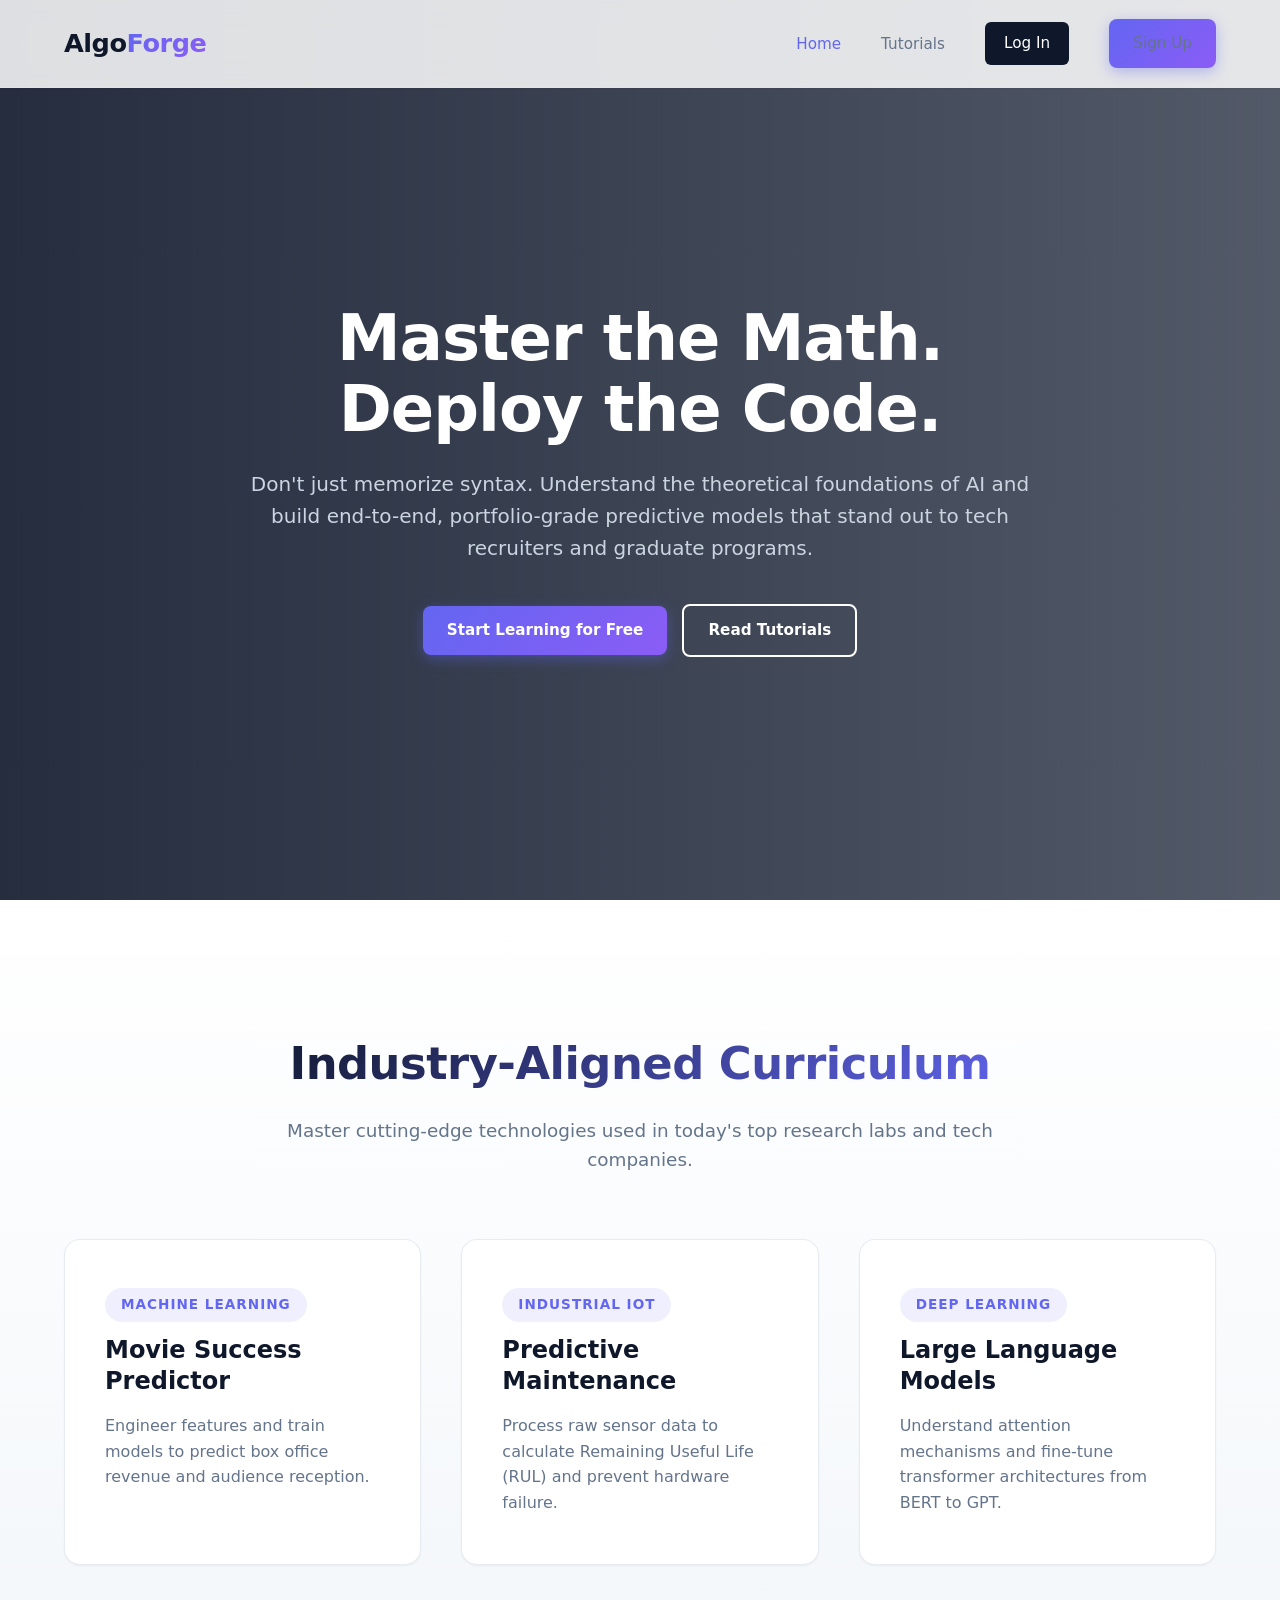
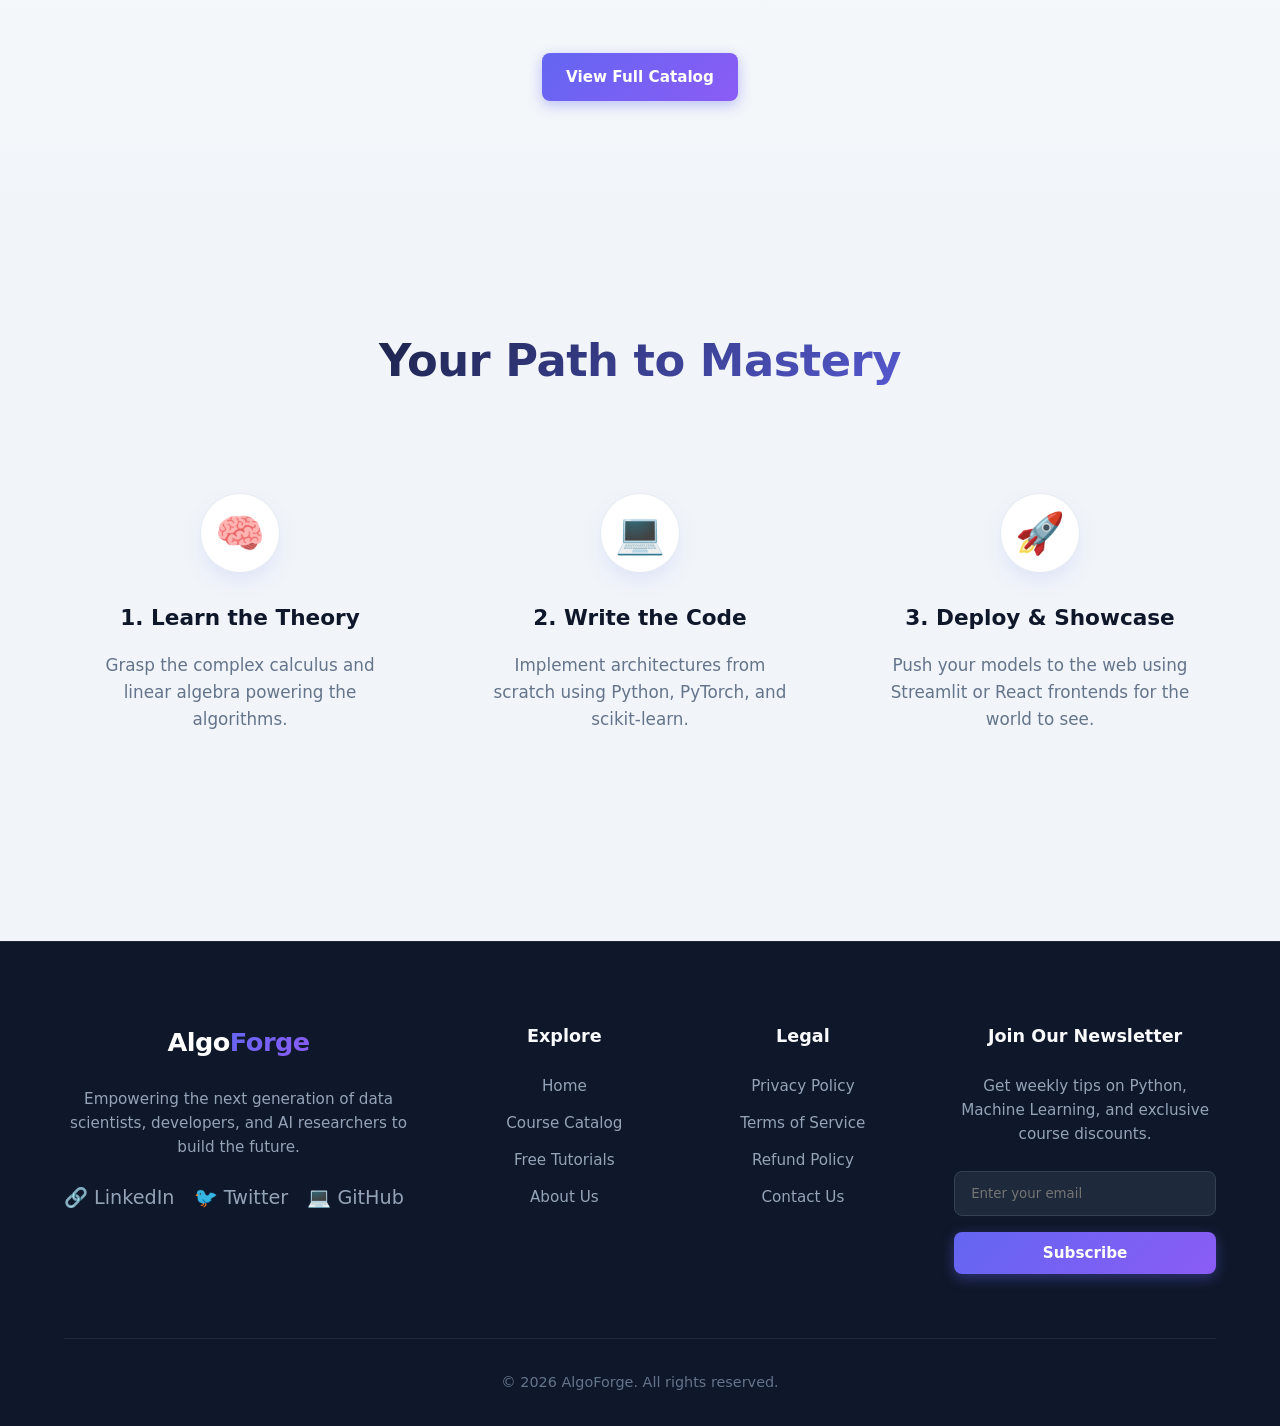
==== commit 97d80471: "upgraded the styles with a new UI look" ====
--- a/index.html
+++ b/index.html
@@ -72,24 +72,26 @@
             </div>
         </section>
 
-        <section class="how-it-works" style="background: var(--bg-gray); padding: 5rem 5%;">
-            <div class="section-header" style="text-align: center; margin-bottom: 3rem;">
+        <section class="path-section">
+            <div class="section-header">
                 <h2>Your Path to Mastery</h2>
             </div>
-            <div class="step-grid"
-                style="display: grid; grid-template-columns: repeat(auto-fit, minmax(250px, 1fr)); gap: 2rem; text-align: center;">
-                <div class="step">
-                    <div class="step-icon" style="font-size: 3rem; margin-bottom: 1rem;">🧠</div>
+
+            <div class="path-grid">
+                <div class="path-step">
+                    <div class="step-icon">🧠</div>
                     <h3>1. Learn the Theory</h3>
                     <p>Grasp the complex calculus and linear algebra powering the algorithms.</p>
                 </div>
-                <div class="step">
-                    <div class="step-icon" style="font-size: 3rem; margin-bottom: 1rem;">💻</div>
+
+                <div class="path-step">
+                    <div class="step-icon">💻</div>
                     <h3>2. Write the Code</h3>
                     <p>Implement architectures from scratch using Python, PyTorch, and scikit-learn.</p>
                 </div>
-                <div class="step">
-                    <div class="step-icon" style="font-size: 3rem; margin-bottom: 1rem;">🚀</div>
+
+                <div class="path-step">
+                    <div class="step-icon">🚀</div>
                     <h3>3. Deploy & Showcase</h3>
                     <p>Push your models to the web using Streamlit or React frontends for the world to see.</p>
                 </div>
--- a/style.css
+++ b/style.css
@@ -153,9 +153,6 @@
 /* ==========================================================================
    Homepage (index.html) Styles
    ========================================================================== */
-/* ==========================================================================
-   Homepage (index.html) Styles
-   ========================================================================== */
 .hero {
     height: 100vh;
     display: flex;
@@ -285,6 +282,7 @@
     box-shadow: 0 20px 25px -5px rgba(99, 102, 241, 0.1), 0 10px 10px -5px rgba(99, 102, 241, 0.04);
     border-color: rgba(99, 102, 241, 0.2);
 }
+
 
 /* Card Inner Typography */
 .card p:first-child,
@@ -319,6 +317,211 @@
 }
 
 /* ==========================================================================
+   Path to Mastery Section (Homepage Steps)
+   ========================================================================== */
+.path-section {
+    padding: 6rem 5%;
+    background: var(--bg-gray);
+    display: flex;
+    flex-direction: column;
+    align-items: center;
+    /* Forces everything to center */
+}
+
+/* Reusing the centered header style for consistency */
+.path-section .section-header {
+    text-align: center;
+    margin-bottom: 4rem;
+    width: 100%;
+}
+
+.path-section h2 {
+    font-size: 2.8rem;
+    font-weight: 800;
+    margin-bottom: 1rem;
+    letter-spacing: -0.5px;
+    background: linear-gradient(135deg, var(--text-dark), var(--primary-color));
+    -webkit-background-clip: text;
+    -webkit-text-fill-color: transparent;
+    text-align: center;
+    /* Fixes the left-alignment issue */
+}
+
+.path-grid {
+    display: grid;
+    grid-template-columns: repeat(auto-fit, minmax(280px, 1fr));
+    gap: 3rem;
+    width: 100%;
+    max-width: 1200px;
+    margin: 0 auto;
+}
+
+.path-step {
+    display: flex;
+    flex-direction: column;
+    align-items: center;
+    text-align: center;
+    padding: 1rem;
+    transition: transform 0.4s cubic-bezier(0.4, 0, 0.2, 1);
+}
+
+.path-step:hover {
+    transform: translateY(-8px);
+}
+
+/* Modern Circular Icon Container */
+.step-icon {
+    width: 80px;
+    height: 80px;
+    background: var(--bg-light);
+    border-radius: 50%;
+    display: flex;
+    align-items: center;
+    justify-content: center;
+    font-size: 2.5rem;
+    margin-bottom: 1.8rem;
+    /* Soft colored glow */
+    box-shadow: 0 10px 25px -5px rgba(99, 102, 241, 0.15);
+    border: 1px solid rgba(226, 232, 240, 0.8);
+    transition: all 0.4s ease;
+}
+
+.path-step:hover .step-icon {
+    /* Expands the glow on hover */
+    box-shadow: 0 20px 25px -5px rgba(99, 102, 241, 0.25);
+    transform: scale(1.1);
+    border-color: rgba(99, 102, 241, 0.3);
+}
+
+.path-step h3 {
+    font-size: 1.35rem;
+    color: var(--text-dark);
+    margin-bottom: 1rem;
+    font-weight: 800;
+}
+
+.path-step p {
+    color: var(--text-muted);
+    font-size: 1.05rem;
+    line-height: 1.6;
+    max-width: 300px;
+    /* Keeps the text from stretching too wide */
+}
+
+/* ==========================================================================
+   Featured Preview Section (Homepage)
+   ========================================================================== */
+.featured-preview {
+    padding: 8rem 5%;
+    /* Smooth gradient background */
+    background: linear-gradient(180deg, var(--bg-light) 0%, var(--bg-gray) 100%);
+    display: flex;
+    flex-direction: column;
+    align-items: center;
+}
+
+.section-header {
+    text-align: center;
+    margin-bottom: 4rem;
+    max-width: 800px;
+}
+
+.section-header h2 {
+    font-size: 2.8rem;
+    font-weight: 800;
+    margin-bottom: 1rem;
+    letter-spacing: -0.5px;
+    /* Premium gradient text effect */
+    background: linear-gradient(135deg, var(--text-dark), var(--primary-color));
+    -webkit-background-clip: text;
+    -webkit-text-fill-color: transparent;
+}
+
+.section-header p {
+    color: var(--text-muted);
+    font-size: 1.15rem;
+    line-height: 1.6;
+}
+
+.card-container {
+    display: grid;
+    grid-template-columns: repeat(auto-fit, minmax(320px, 1fr));
+    gap: 2.5rem;
+    width: 100%;
+    max-width: 1200px;
+}
+
+/* Card Styling */
+.course-preview-card {
+    background: var(--bg-light);
+    padding: 3rem 2.5rem;
+    border-radius: 16px;
+    border: 1px solid rgba(226, 232, 240, 0.8);
+    transition: all 0.4s cubic-bezier(0.4, 0, 0.2, 1);
+    box-shadow: var(--shadow-sm);
+    position: relative;
+    overflow: hidden;
+    text-align: left;
+    display: flex;
+    flex-direction: column;
+    align-items: flex-start;
+}
+
+/* Sleek top-border reveal on hover */
+.course-preview-card::before {
+    content: '';
+    position: absolute;
+    top: 0;
+    left: 0;
+    width: 100%;
+    height: 4px;
+    background: linear-gradient(90deg, var(--primary-color), var(--secondary-color));
+    opacity: 0;
+    transition: opacity 0.3s ease;
+}
+
+.course-preview-card:hover {
+    transform: translateY(-8px);
+    /* Tech-styled glow shadow */
+    box-shadow: var(--shadow-hover);
+    border-color: rgba(99, 102, 241, 0.2);
+}
+
+.course-preview-card:hover::before {
+    opacity: 1;
+}
+
+/* Badge Styling */
+.badge {
+    background: rgba(99, 102, 241, 0.1);
+    /* Subtle primary color background */
+    color: var(--primary-color);
+    padding: 0.4rem 1rem;
+    border-radius: 99px;
+    font-size: 0.8rem;
+    font-weight: 700;
+    text-transform: uppercase;
+    letter-spacing: 1px;
+    margin-bottom: 1.2rem;
+    display: inline-block;
+}
+
+.course-preview-card h3 {
+    margin-bottom: 1rem;
+    font-size: 1.5rem;
+    color: var(--text-dark);
+    font-weight: 800;
+    line-height: 1.3;
+}
+
+.course-preview-card p {
+    color: var(--text-muted);
+    font-size: 1rem;
+    line-height: 1.6;
+    margin: 0;
+}
+
+/* ==========================================================================
    Authentication Pages (register.html & login.html)
    ========================================================================== */
 .auth-bg {
